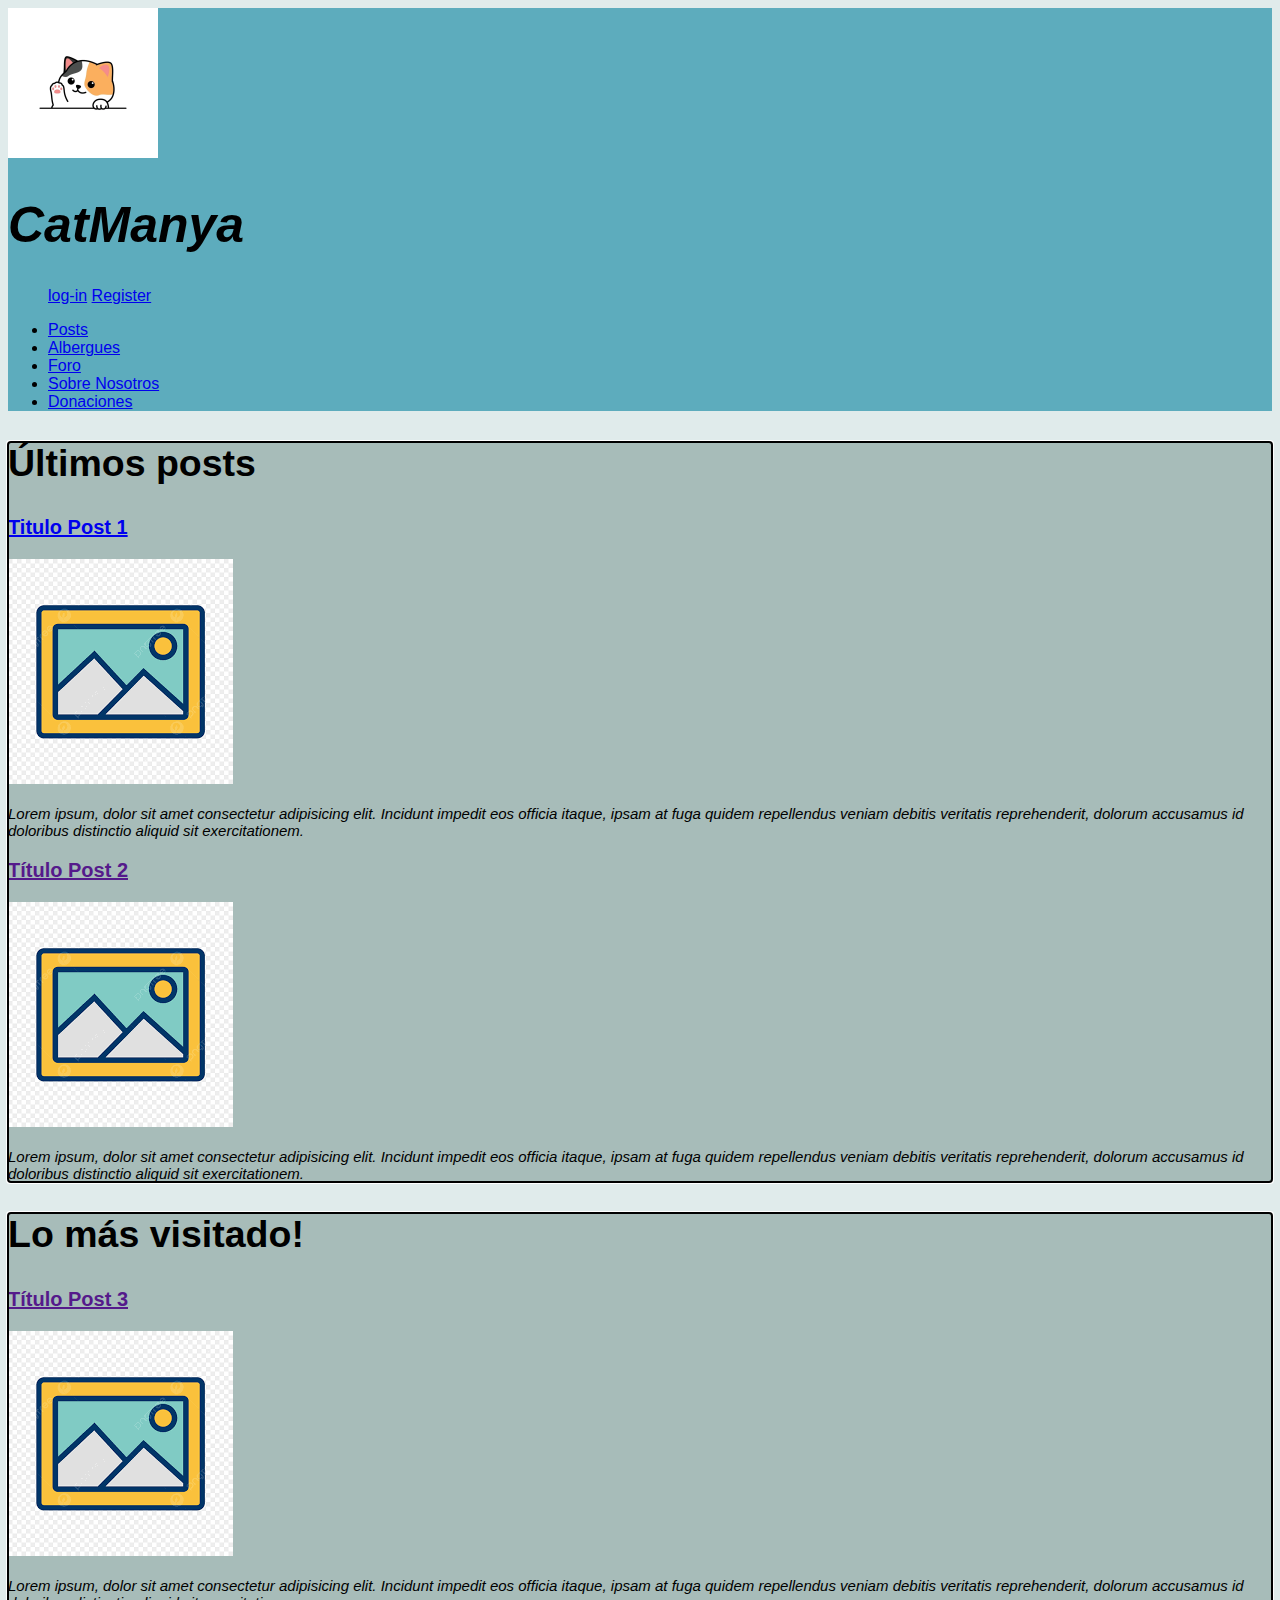
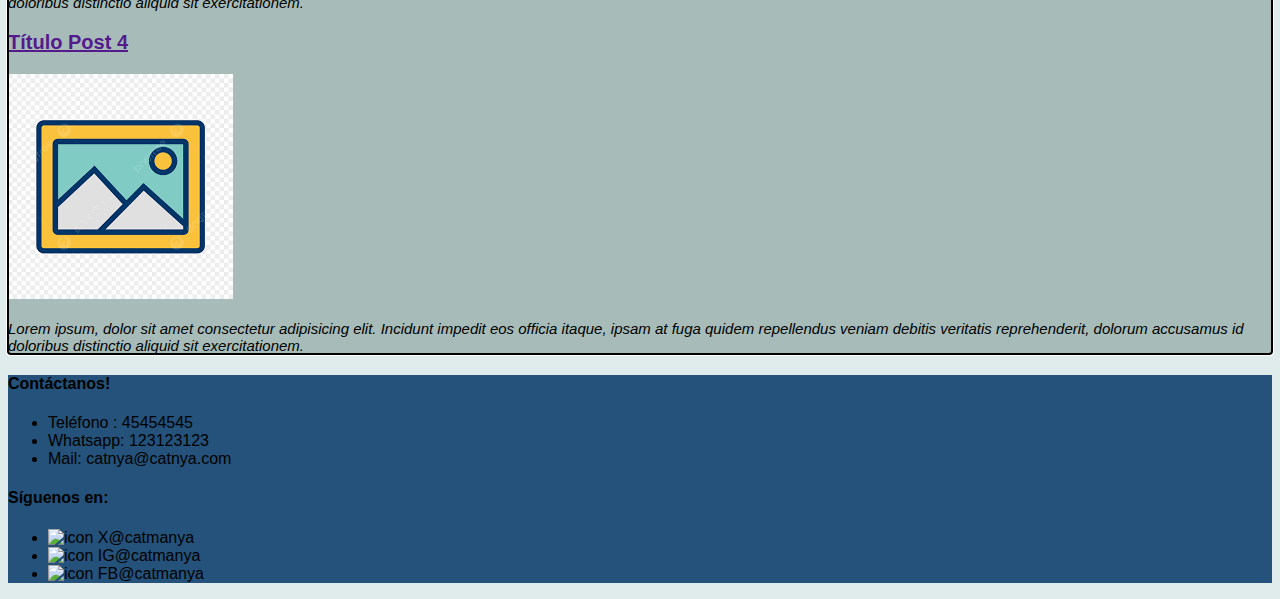
==== index.html @ dc88505d "Primer commit: Se agrega 1ra entrega" ====
<!DOCTYPE html>
<html lang="en">

<head>
    <meta charset="UTF-8">
    <meta name="viewport" content="width=device-width, initial-scale=1.0">
    <title>CatManya</title>
    <link rel="stylesheet" href="style.css">
</head>

<body>
    <header>
        <!--Primera division: Logo y Titulo-->
        <div>
            <img src="images/calico-paw.webp" alt="calico-paw" width="150" height=auto>
            <h1>CatManya</h1>
        </div>
        <!--Segunda divison: Menu Log in-->
        <div>
            <ul>
                <a href="pages/login.html">log-in</a>
                <a href="pages/register.html">Register</a>
            </ul>
        </div>
        <!--Tercera Division: Menu de navegación-->
        <div>
            <nav>
                <ul>
                    <li><a href="index.html">Posts</a></li>
                    <li><a href="pages/albergues.html">Albergues</a></li>
                    <li><a href="#">Foro</a></li>
                    <li><a href="#">Sobre Nosotros</a></li>
                    <li><a href="#">Donaciones</a></li>
                </ul>
            </nav>
        </div>

    </header>

    <main>
        <!--Sección 1-->
        <section class="post-preview">
            <!--Título de la sección-->
            <h2>Últimos posts</h2>

            <!--Articulos de la sección-->
            <article>
                <header>
                    <h3><a href="pages/post-1.html">Titulo Post 1</a></h3>
                </header>
                <img src="images/img logo.png" alt="">
                <p>Lorem ipsum, dolor sit amet consectetur adipisicing elit. Incidunt impedit eos officia
                    itaque,
                    ipsam at fuga quidem repellendus veniam debitis veritatis reprehenderit, dolorum accusamus
                    id
                    doloribus distinctio aliquid sit exercitationem.</p>
            </article>
            <article>
                <header>
                    <h3><a href="">Título Post 2</a></h3>
                </header>
                <img src="images/img logo.png" alt="">
                <p>Lorem ipsum, dolor sit amet consectetur adipisicing elit. Incidunt impedit eos officia
                    itaque,
                    ipsam at fuga quidem repellendus veniam debitis veritatis reprehenderit, dolorum accusamus
                    id
                    doloribus distinctio aliquid sit exercitationem.</p>
            </article>
        </section>
        <!--Sección 2-->
        <section class="post-preview">
            <!--Título sección 2-->
            <h2>Lo más visitado!</h2>
            <!--Articulos de la sección-->
            <article>
                <header>
                    <h3><a href="">Título Post 3</a></h3>
                </header>
                <img src="images/img logo.png" alt="">
                <p>Lorem ipsum, dolor sit amet consectetur adipisicing elit. Incidunt impedit eos officia
                    itaque, ipsam
                    at fuga quidem repellendus veniam debitis veritatis reprehenderit, dolorum accusamus id
                    doloribus
                    distinctio aliquid sit exercitationem.</p>
            </article>

            <article>
                <header>
                    <h3><a href="">Título Post 4</a></h3>
                </header>
                <img src="images/img logo.png" alt="">
                <p>Lorem ipsum, dolor sit amet consectetur adipisicing elit. Incidunt impedit eos officia
                    itaque, ipsam
                    at fuga quidem repellendus veniam debitis veritatis reprehenderit, dolorum accusamus id
                    doloribus
                    distinctio aliquid sit exercitationem.</p>
            </article>
        </section>
    </main>

    <footer>
        <!--Dividimos el footer en dos partes-->
        <div>
            <!--Lado Izquierdo-->
            <div>
                <h4>Contáctanos!</h4>
                <ul>
                    <li>Teléfono : 45454545</li>
                    <li>Whatsapp: 123123123</li>
                    <li>Mail: catnya@catnya.com</li>
                </ul>
            </div>
            <!--Lado Derecho-->
            <div>
                <h4>Síguenos en:</h4>
                <ul>
                    <li><img src="" alt="icon X">@catmanya</li>
                    <li><img src="" alt="icon IG">@catmanya</li>
                    <li><img src="" alt="icon FB">@catmanya</li>
                </ul>
            </div>
        </div>

    </footer>

</body>

</html>
---- style.css ----
/* Estilo para la web CatManya */

/* Estilos generales */


/* Header */
header {
    background-color: #5dacbd;
    font-family:'Trebuchet MS', 'Lucida Sans Unicode', 'Lucida Grande', 'Lucida Sans', Arial, sans-serif;
}
/* Body */
body{
    background-color: #e0ebeb;
    font-family:'Trebuchet MS', 'Lucida Sans Unicode', 'Lucida Grande', 'Lucida Sans', Arial, sans-serif;
}
/* Footer */
footer{
    background-color: #24527a;
    font-family:'Trebuchet MS', 'Lucida Sans Unicode', 'Lucida Grande', 'Lucida Sans', Arial, sans-serif;
}


/* Estilos específicos */
/*header*/

header div h1{
    font-size: 50px;
    font-style:oblique;
    font-weight: bolder;
}


/*body*/

section.post-preview {
    background-color: #a7bcb9;
    font-size: 25px;
    outline: auto;
}

section.post-preview article h3{
    background-color: #a7bcb9;
    font-size: 20px;
}

section.post-preview article p{
    font-size: 15px;
    font-style: italic;
    font-family: 'Gill Sans', 'Gill Sans MT', Calibri, 'Trebuchet MS', sans-serif;
}

/*body-posts*/

.generic-post {
    font-family: 'Gill Sans', 'Gill Sans MT', Calibri, 'Trebuchet MS', sans-serif;
    outline: auto;
}

.generic-post h1{
    font-size: 50px;
    font-style: italic;
}

.generic-post p{
    font-size: 20px;
}

/*body-comment-section*/
.comment-section {
    background-color: #5dacbd;
    font-size: 20px;
}

.comment-section article header{
    font-style: italic;
    font-size: 15px;
}

.comment-section article p{
    font-size: 10px;
}

/* body-albergue */
.title-albergues {
    font-size: 40px;
}

.item-albergue {
    background-color: #cce0dd;
    outline: auto;
}

.item-albergue h2{
    font-size: 30px;
    font-style: italic;
}



/* Register and Log In */
.return-link {
    background-color:#e0ebeb;
}

.register-form {
    font-family: 'Gill Sans', 'Gill Sans MT', Calibri, 'Trebuchet MS', sans-serif;
}

.register-form h1 {
    font-size: 50px;
    font-weight: bolder;
    font-family: 'Gill Sans', 'Gill Sans MT', Calibri, 'Trebuchet MS', sans-serif;
}
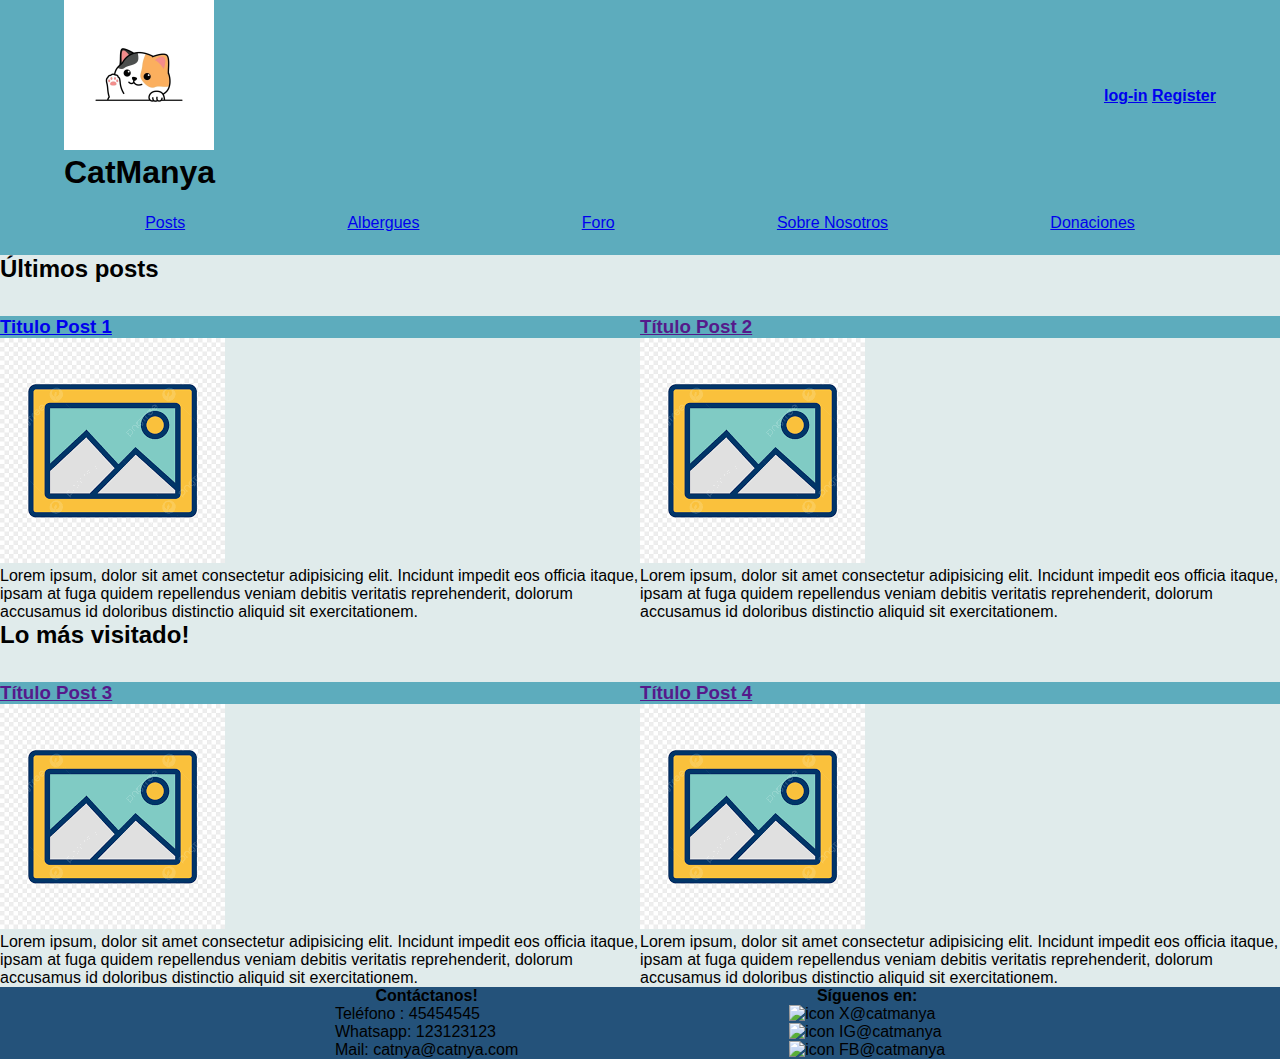
==== commit 7db3cd8d: "Se agrega estructura basica a las 5 paginas" ====
--- a/index.html
+++ b/index.html
@@ -9,23 +9,23 @@
 </head>
 
 <body>
-    <header>
+    <header class="header-container">
         <!--Primera division: Logo y Titulo-->
-        <div>
+        <div class="header-logo">
             <img src="images/calico-paw.webp" alt="calico-paw" width="150" height=auto>
             <h1>CatManya</h1>
         </div>
         <!--Segunda divison: Menu Log in-->
-        <div>
+        <div class="header-login">
             <ul>
                 <a href="pages/login.html">log-in</a>
                 <a href="pages/register.html">Register</a>
             </ul>
         </div>
         <!--Tercera Division: Menu de navegación-->
-        <div>
+        <div class="header-navbar">
             <nav>
-                <ul>
+                <ul class="header-menu">
                     <li><a href="index.html">Posts</a></li>
                     <li><a href="pages/albergues.html">Albergues</a></li>
                     <li><a href="#">Foro</a></li>
@@ -41,70 +41,75 @@
         <!--Sección 1-->
         <section class="post-preview">
             <!--Título de la sección-->
-            <h2>Últimos posts</h2>
+            <h2 class="section-title">Últimos posts</h2>
 
             <!--Articulos de la sección-->
-            <article>
-                <header>
-                    <h3><a href="pages/post-1.html">Titulo Post 1</a></h3>
-                </header>
-                <img src="images/img logo.png" alt="">
-                <p>Lorem ipsum, dolor sit amet consectetur adipisicing elit. Incidunt impedit eos officia
-                    itaque,
-                    ipsam at fuga quidem repellendus veniam debitis veritatis reprehenderit, dolorum accusamus
-                    id
-                    doloribus distinctio aliquid sit exercitationem.</p>
-            </article>
-            <article>
-                <header>
-                    <h3><a href="">Título Post 2</a></h3>
-                </header>
-                <img src="images/img logo.png" alt="">
-                <p>Lorem ipsum, dolor sit amet consectetur adipisicing elit. Incidunt impedit eos officia
-                    itaque,
-                    ipsam at fuga quidem repellendus veniam debitis veritatis reprehenderit, dolorum accusamus
-                    id
-                    doloribus distinctio aliquid sit exercitationem.</p>
-            </article>
+            <div class="section-article_container">
+                <article>
+                    <header>
+                        <h3><a href="pages/post-1.html">Titulo Post 1</a></h3>
+                    </header>
+                    <img src="images/img logo.png" alt="">
+                    <p>Lorem ipsum, dolor sit amet consectetur adipisicing elit. Incidunt impedit eos officia
+                        itaque,
+                        ipsam at fuga quidem repellendus veniam debitis veritatis reprehenderit, dolorum accusamus
+                        id
+                        doloribus distinctio aliquid sit exercitationem.</p>
+                </article>
+                <article>
+                    <header>
+                        <h3><a href="">Título Post 2</a></h3>
+                    </header>
+                    <img src="images/img logo.png" alt="">
+                    <p>Lorem ipsum, dolor sit amet consectetur adipisicing elit. Incidunt impedit eos officia
+                        itaque,
+                        ipsam at fuga quidem repellendus veniam debitis veritatis reprehenderit, dolorum accusamus
+                        id
+                        doloribus distinctio aliquid sit exercitationem.</p>
+                </article>
+            </div>
         </section>
+
         <!--Sección 2-->
         <section class="post-preview">
             <!--Título sección 2-->
-            <h2>Lo más visitado!</h2>
+            <h2 class="section-title">Lo más visitado!</h2>
             <!--Articulos de la sección-->
-            <article>
-                <header>
-                    <h3><a href="">Título Post 3</a></h3>
-                </header>
-                <img src="images/img logo.png" alt="">
-                <p>Lorem ipsum, dolor sit amet consectetur adipisicing elit. Incidunt impedit eos officia
-                    itaque, ipsam
-                    at fuga quidem repellendus veniam debitis veritatis reprehenderit, dolorum accusamus id
-                    doloribus
-                    distinctio aliquid sit exercitationem.</p>
-            </article>
-
-            <article>
-                <header>
-                    <h3><a href="">Título Post 4</a></h3>
-                </header>
-                <img src="images/img logo.png" alt="">
-                <p>Lorem ipsum, dolor sit amet consectetur adipisicing elit. Incidunt impedit eos officia
-                    itaque, ipsam
-                    at fuga quidem repellendus veniam debitis veritatis reprehenderit, dolorum accusamus id
-                    doloribus
-                    distinctio aliquid sit exercitationem.</p>
-            </article>
+            <div class="section-article_container">
+                <article>
+                    <header>
+                        <h3><a href="">Título Post 3</a></h3>
+                    </header>
+                    <img src="images/img logo.png" alt="">
+                    <p>Lorem ipsum, dolor sit amet consectetur adipisicing elit. Incidunt impedit eos officia
+                        itaque, ipsam
+                        at fuga quidem repellendus veniam debitis veritatis reprehenderit, dolorum accusamus id
+                        doloribus
+                        distinctio aliquid sit exercitationem.</p>
+                </article>
+    
+                <article>
+                    <header>
+                        <h3><a href="">Título Post 4</a></h3>
+                    </header>
+                    <img src="images/img logo.png" alt="">
+                    <p>Lorem ipsum, dolor sit amet consectetur adipisicing elit. Incidunt impedit eos officia
+                        itaque, ipsam
+                        at fuga quidem repellendus veniam debitis veritatis reprehenderit, dolorum accusamus id
+                        doloribus
+                        distinctio aliquid sit exercitationem.</p>
+                </article>
+            </div>
         </section>
     </main>
 
     <footer>
         <!--Dividimos el footer en dos partes-->
-        <div>
+        <div class="footer-division">
             <!--Lado Izquierdo-->
             <div>
-                <h4>Contáctanos!</h4>
-                <ul>
+                <h4 class="footer-title">Contáctanos!</h4>
+                <ul class="footer-list">
                     <li>Teléfono : 45454545</li>
                     <li>Whatsapp: 123123123</li>
                     <li>Mail: catnya@catnya.com</li>
@@ -112,8 +117,8 @@
             </div>
             <!--Lado Derecho-->
             <div>
-                <h4>Síguenos en:</h4>
-                <ul>
+                <h4 class="footer-title">Síguenos en:</h4>
+                <ul class="footer-list">
                     <li><img src="" alt="icon X">@catmanya</li>
                     <li><img src="" alt="icon IG">@catmanya</li>
                     <li><img src="" alt="icon FB">@catmanya</li>
--- a/style.css
+++ b/style.css
@@ -1,7 +1,11 @@
 /* Estilo para la web CatManya */
 
 /* Estilos generales */
-
+* {
+    margin: 0;
+    padding: 0;
+    box-sizing: border-box;
+  }
 
 /* Header */
 header {
@@ -20,96 +24,167 @@
 }
 
 
-/* Estilos específicos */
+
+/*Estructuras*/
+
+/*Genericos*/
 /*header*/
+.header-container{
+    display: grid;
+    grid-template-columns: 1fr 1fr 1fr;
+    grid-template-rows: 3fr 1fr;
+    grid-template-areas: 
+    "logo . user"
+    "navbar navbar navbar";
+    padding-left: 5vw;
+    padding-right: 5vw;
+}
 
-header div h1{
-    font-size: 50px;
-    font-style:oblique;
+.header-logo{
+    grid-area: logo;
+    justify-self:start;
+    align-self: center;
+}
+
+.header-login{
+    grid-area: user;
     font-weight: bolder;
+    align-self: center;
+    justify-self: end;
+}
+
+.header-navbar{
+    grid-area: navbar;
+    justify-self: normal;
+    align-self: center;
+}
+
+.header-menu{
+    display: flex;
+    list-style: none;
+    justify-content: space-around;
+}
+
+/*footer*/
+.footer-division{
+    display: flex;
+    padding-left: 5vw;
+    padding-right: 5vw;
+    flex-wrap: wrap;
+    justify-content:space-evenly;
+}
+
+.footer-title{
+    text-align: center;
+}
+.footer-list{
+    list-style: none;
+    text-align: left;
+}
+
+/*body*/
+/*Estructura de distribución de los posts*/
+.post-preview {
+    display: grid;
+    grid-template-columns: 1fr;
+    grid-template-rows: 1fr 5fr;
+    grid-template-areas: 
+    "title"
+    "posts";
+
+}
+
+.section-title{
+    grid-area: title;
+}
+
+.section-article_container{
+    display: flex;
+    grid-area: posts;
+}
+
+/*Estructura Login and Register*/
+
+.login-page-division{
+    display:grid;
+    grid-template-rows: 0.5fr 20fr 4fr;
+    height: 100vh;
+}
+
+.login-main-container{
+    display:grid;
+    grid-template-columns: 1fr 1fr;
+    justify-items: center;
+    align-items:center;
+}
+
+.login-form{
+    display: grid;
+    grid-template-rows: 2fr 1fr;
+    grid-template-areas: 
+    "title"
+    "form";
+}
+
+.register-form{
+    display: grid;
+    grid-template-rows: 1fr 5fr;
+    grid-template-areas: 
+    "title"
+    "form";
+}
+
+.register-form-title{
+    grid-area: title;
+}
+
+.register-form-form{
+    grid-area: form;
+    display:grid;
+    grid-template-columns: 1fr 1fr;
+    grid-template-rows: repeat(1, 6fr);
+    align-items: end;
+    align-content: start;
+    grid-template-areas: 
+    "fill1 fill2"
+    "fill3 fill4"
+    "fill5 ."
+    "label1 checkbox1"
+    "label2 checkbox2"
+    "button button";
+}
+
+.form-fill1{
+    grid-area: fill1;
+}
+
+.form-fill2{
+    grid-area: fill2;
+}
+.form-fill3{
+    grid-area: fill3;
+}
+.form-fill4{
+    grid-area: fill4;
+}
+.form-fill5{
+    grid-area: fill5;
+}
+.form-label1{
+    grid-area: label1;
+}
+.form-label2{
+    grid-area: label2;
+}
+.form-checkbox1{
+    grid-area: checkbox1;
+}
+.form-checkbox2{
+    grid-area: checkbox2;
+}
+.form-submit{
+    grid-area: button;
 }
 
 
-/*body*/
-
-section.post-preview {
-    background-color: #a7bcb9;
-    font-size: 25px;
-    outline: auto;
-}
-
-section.post-preview article h3{
-    background-color: #a7bcb9;
-    font-size: 20px;
-}
-
-section.post-preview article p{
-    font-size: 15px;
-    font-style: italic;
-    font-family: 'Gill Sans', 'Gill Sans MT', Calibri, 'Trebuchet MS', sans-serif;
-}
-
-/*body-posts*/
-
-.generic-post {
-    font-family: 'Gill Sans', 'Gill Sans MT', Calibri, 'Trebuchet MS', sans-serif;
-    outline: auto;
-}
-
-.generic-post h1{
-    font-size: 50px;
-    font-style: italic;
-}
-
-.generic-post p{
-    font-size: 20px;
-}
-
-/*body-comment-section*/
-.comment-section {
-    background-color: #5dacbd;
-    font-size: 20px;
-}
-
-.comment-section article header{
-    font-style: italic;
-    font-size: 15px;
-}
-
-.comment-section article p{
-    font-size: 10px;
-}
-
-/* body-albergue */
-.title-albergues {
-    font-size: 40px;
-}
-
-.item-albergue {
-    background-color: #cce0dd;
-    outline: auto;
-}
-
-.item-albergue h2{
-    font-size: 30px;
-    font-style: italic;
-}
-
-
-
-/* Register and Log In */
-.return-link {
-    background-color:#e0ebeb;
-}
-
-.register-form {
-    font-family: 'Gill Sans', 'Gill Sans MT', Calibri, 'Trebuchet MS', sans-serif;
-}
-
-.register-form h1 {
-    font-size: 50px;
-    font-weight: bolder;
-    font-family: 'Gill Sans', 'Gill Sans MT', Calibri, 'Trebuchet MS', sans-serif;
-}
-
-
+/* Estilos específicos */
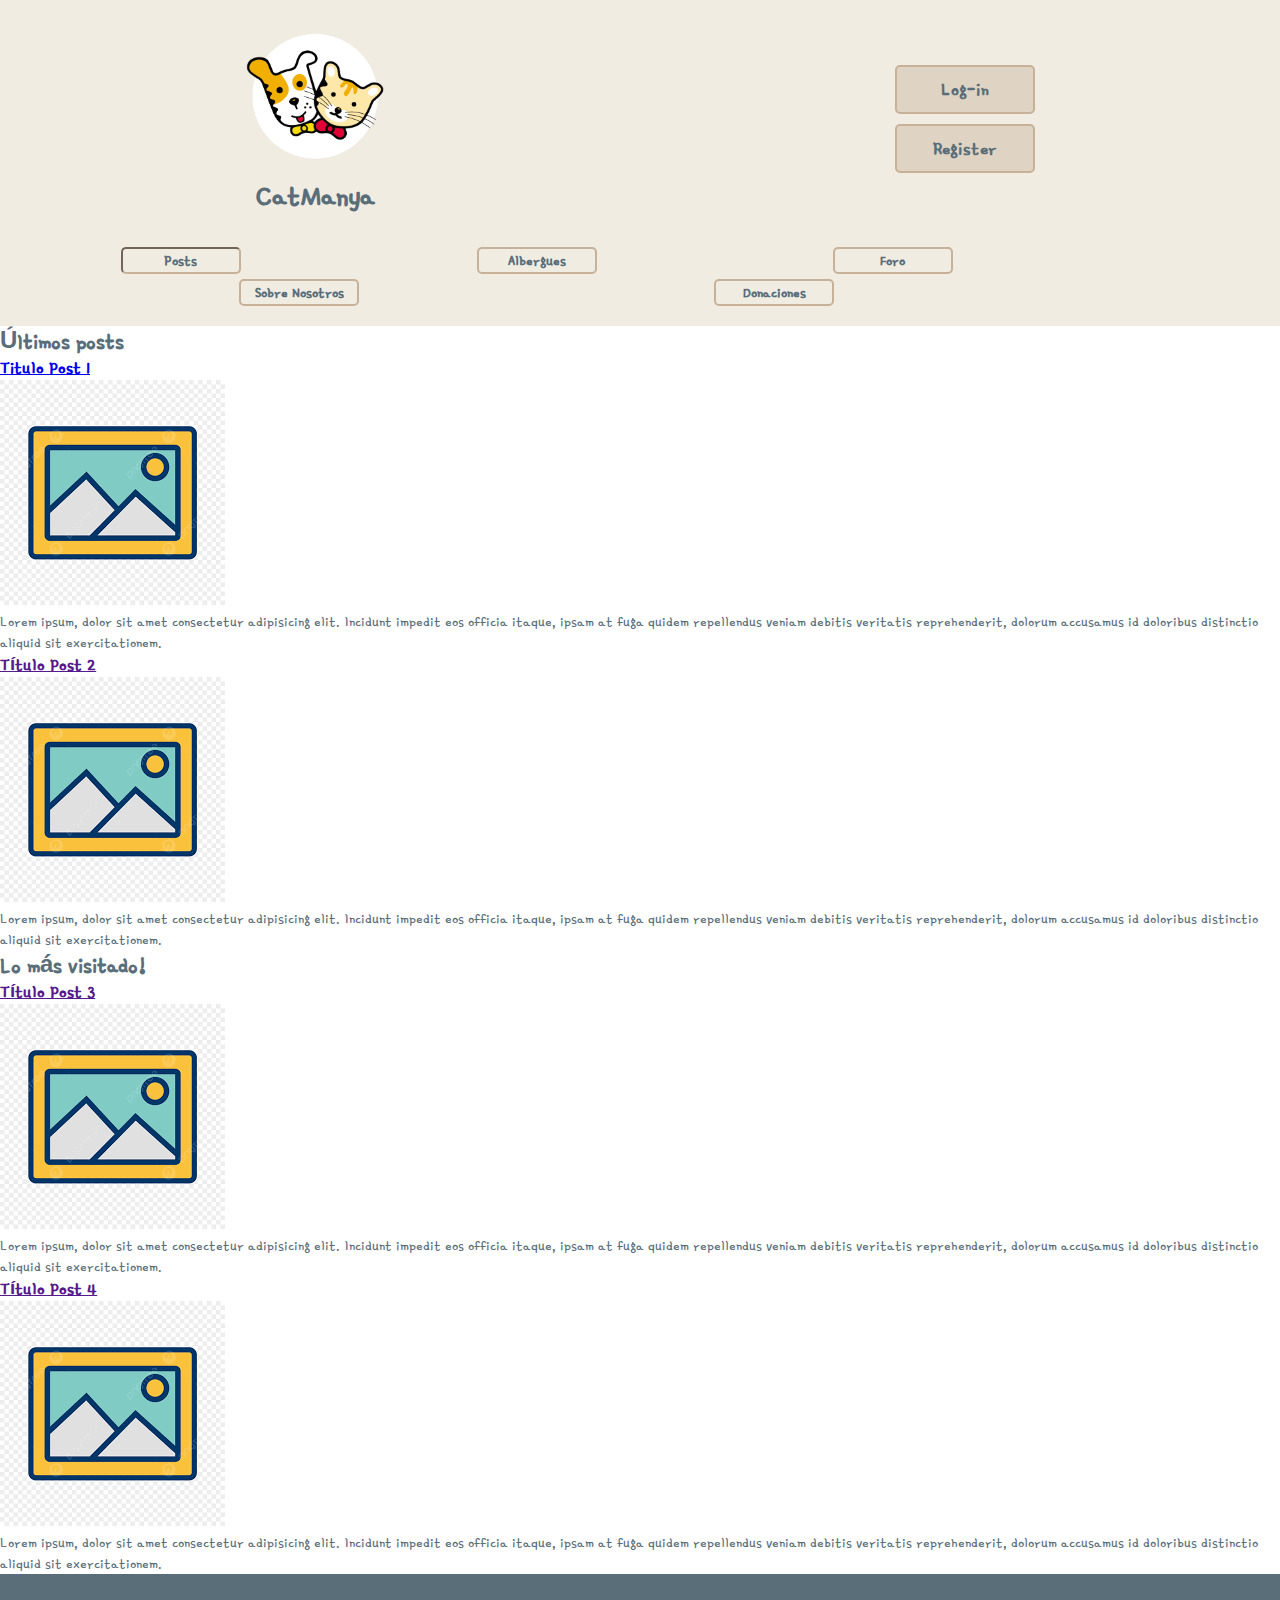
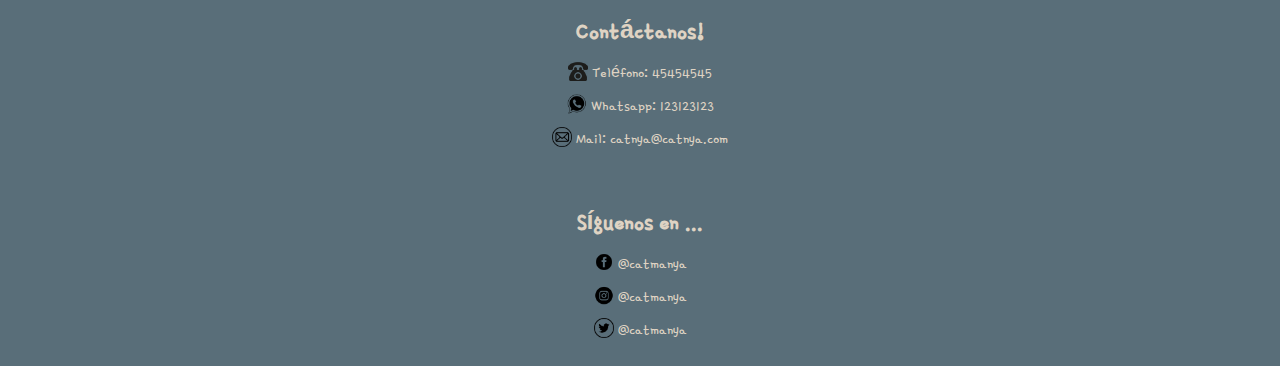
==== commit 429edc76: "Se agrega diseño SASS Footer y Header. Se modifica HTML para metodologia BEM" ====
--- a/index.html
+++ b/index.html
@@ -5,32 +5,35 @@
     <meta charset="UTF-8">
     <meta name="viewport" content="width=device-width, initial-scale=1.0">
     <title>CatManya</title>
+    <!-- Link a archivo CSS -->
     <link rel="stylesheet" href="style.css">
+    <!-- Link Google Font: Gamja Flower -->
+    <link rel="preconnect" href="https://fonts.googleapis.com">
+    <link rel="preconnect" href="https://fonts.gstatic.com" crossorigin>
+    <link href="https://fonts.googleapis.com/css2?family=Gamja+Flower&display=swap" rel="stylesheet">
 </head>
 
 <body>
-    <header class="header-container">
+    <header class="header">
         <!--Primera division: Logo y Titulo-->
-        <div class="header-logo">
-            <img src="images/calico-paw.webp" alt="calico-paw" width="150" height=auto>
-            <h1>CatManya</h1>
+        <div class="header__logo">
+            <img src="images/cat-dog-logo.png" alt="calico-paw" width="150" height=auto>
+            <h1 class="header__logo-title">CatManya</h1>
         </div>
         <!--Segunda divison: Menu Log in-->
-        <div class="header-login">
-            <ul>
-                <a href="pages/login.html">log-in</a>
-                <a href="pages/register.html">Register</a>
-            </ul>
+        <div class="header__login">
+            <a class="header__login-button header__login-button--login" href="pages/login.html">Log-in</a>
+            <a class="header__login-button header__login-button--register" href="pages/register.html">Register</a>
         </div>
         <!--Tercera Division: Menu de navegación-->
-        <div class="header-navbar">
+        <div class="header__navbar">
             <nav>
-                <ul class="header-menu">
-                    <li><a href="index.html">Posts</a></li>
-                    <li><a href="pages/albergues.html">Albergues</a></li>
-                    <li><a href="#">Foro</a></li>
-                    <li><a href="#">Sobre Nosotros</a></li>
-                    <li><a href="#">Donaciones</a></li>
+                <ul class="header__navbar-menu">
+                    <li class="header__navbar-menu-item"><a class="header__navbar-menu-item-link header__navbar-menu-item-link--current" href="index.html">Posts</a></li>
+                    <li class="header__navbar-menu-item"><a class="header__navbar-menu-item-link" href="pages/albergues.html">Albergues</a></li>
+                    <li class="header__navbar-menu-item"><a class="header__navbar-menu-item-link" href="#">Foro</a></li>
+                    <li class="header__navbar-menu-item"><a class="header__navbar-menu-item-link" href="#">Sobre Nosotros</a></li>
+                    <li class="header__navbar-menu-item"><a class="header__navbar-menu-item-link" href="#">Donaciones</a></li>
                 </ul>
             </nav>
         </div>
@@ -103,29 +106,38 @@
         </section>
     </main>
 
-    <footer>
+    <footer class="footer">
         <!--Dividimos el footer en dos partes-->
-        <div class="footer-division">
-            <!--Lado Izquierdo-->
-            <div>
-                <h4 class="footer-title">Contáctanos!</h4>
-                <ul class="footer-list">
-                    <li>Teléfono : 45454545</li>
-                    <li>Whatsapp: 123123123</li>
-                    <li>Mail: catnya@catnya.com</li>
-                </ul>
-            </div>
-            <!--Lado Derecho-->
-            <div>
-                <h4 class="footer-title">Síguenos en:</h4>
-                <ul class="footer-list">
-                    <li><img src="" alt="icon X">@catmanya</li>
-                    <li><img src="" alt="icon IG">@catmanya</li>
-                    <li><img src="" alt="icon FB">@catmanya</li>
-                </ul>
-            </div>
+        <!--Panel Contactos-->
+        <div class="footer__panel">
+            <h4 class="footer__panel-title">Contáctanos!</h4>
+            <ul class="footer__panel-list">
+                <li class="footer__panel-list-item"> 
+                    <img src="./images/icons/phone-icon.png" width="20px" height="auto" alt="icon X"> 
+                    Teléfono: 45454545</li>
+                <li class="footer__panel-list-item">
+                    <img src="./images/icons/whatsapp-icon.png" width="20px" height="auto" alt="icon X"> 
+                    Whatsapp: 123123123</li>
+                <li class="footer__panel-list-item">
+                    <img src="./images/icons/mail-icon.png" width="20px" height="auto" alt="icon X"> 
+                    Mail: catnya@catnya.com</li>
+            </ul>
         </div>
-
+        <!--Panel redes sociales-->
+        <div class="footer__panel">
+            <h4 class="footer__panel-title">Síguenos en ...</h4>
+            <ul class="footer__panel-list">
+                <li class="footer__panel-list-item">
+                    <img src="./images/icons/facebook-icon.png" width="20px" height="auto" alt="icon X">
+                    @catmanya</li>
+                <li class="footer__panel-list-item">
+                    <img src="./images/icons/instagram-icon.png" width="20px" height="auto" alt="icon X">
+                    @catmanya</li>
+                <li class="footer__panel-list-item">
+                    <img src="./images/icons/twitter-icon.png" width="20px" height="auto" alt="icon X">
+                    @catmanya</li>
+            </ul>
+        </div>
     </footer>
 
 </body>
--- a/style.css
+++ b/style.css
@@ -1,190 +1,139 @@
-/* Estilo para la web CatManya */
-
-/* Estilos generales */
+@charset "UTF-8";
+/* Paleta de colores calico */
 * {
-    margin: 0;
-    padding: 0;
-    box-sizing: border-box;
-  }
-
-/* Header */
-header {
-    background-color: #5dacbd;
-    font-family:'Trebuchet MS', 'Lucida Sans Unicode', 'Lucida Grande', 'Lucida Sans', Arial, sans-serif;
-}
-/* Body */
-body{
-    background-color: #e0ebeb;
-    font-family:'Trebuchet MS', 'Lucida Sans Unicode', 'Lucida Grande', 'Lucida Sans', Arial, sans-serif;
-}
-/* Footer */
-footer{
-    background-color: #24527a;
-    font-family:'Trebuchet MS', 'Lucida Sans Unicode', 'Lucida Grande', 'Lucida Sans', Arial, sans-serif;
+  margin: 0;
+  padding: 0;
+  box-sizing: border-box;
 }
 
-
-
-/*Estructuras*/
-
-/*Genericos*/
-/*header*/
-.header-container{
-    display: grid;
-    grid-template-columns: 1fr 1fr 1fr;
-    grid-template-rows: 3fr 1fr;
-    grid-template-areas: 
-    "logo . user"
-    "navbar navbar navbar";
-    padding-left: 5vw;
-    padding-right: 5vw;
+body {
+  font-family: "Gamja Flower", sans-serif;
+  font-weight: 400;
+  font-style: normal;
+  color: #596e79;
 }
 
-.header-logo{
-    grid-area: logo;
-    justify-self:start;
-    align-self: center;
+/*Estilos Header*/
+.header {
+  display: grid;
+  grid-template-columns: 1fr 1fr;
+  grid-template-rows: 3fr 1fr;
+  grid-template-areas: "logo user" "navbar navbar";
+  background-color: #f0ece2;
+  column-gap: 20px;
+  row-gap: 10px;
+  justify-items: center;
+  align-items: center;
+  max-height: 350px;
+}
+.header__logo {
+  grid-area: logo;
+}
+.header__logo-title {
+  text-align: center;
+}
+.header__login {
+  grid-area: user;
+  display: flex;
+  flex-direction: column;
+  gap: 10px;
+  font-size: 20px;
+  /* Efecto hover sobre botón*/
+}
+.header__login-button {
+  background-color: #dfd3c3;
+  color: #596e79;
+  text-align: center;
+  text-decoration: none;
+  font-weight: bold;
+  display: inline-block;
+  width: 140px;
+  padding: 10px;
+  border: 2px solid #c7b198;
+  border-radius: 5px;
+}
+.header__login-button:hover {
+  background-color: #596e79;
+  color: #dfd3c3;
+}
+.header__navbar {
+  grid-area: navbar;
+  min-width: 85vw;
+  margin-bottom: 20px;
+  flex: 1 1 30%;
+}
+.header__navbar-menu {
+  display: flex;
+  flex-direction: row;
+  flex-wrap: wrap;
+  list-style: none;
+  justify-content: space-evenly;
+  align-items: center;
+  gap: 5px;
+}
+.header__navbar-menu-item {
+  display: block;
+  flex-basis: 30%;
+}
+.header__navbar-menu-item-link {
+  width: 120px;
+  border: 2px solid #c7b198;
+  border-radius: 5px;
+  text-decoration: none;
+  padding: 1px 1px;
+  font-weight: bold;
+  display: block;
+  text-align: center;
+  background-color: #f0ece2;
+  color: #596e79;
+}
+.header__navbar-menu-item-link--current {
+  border: 2px inset #c7b198;
 }
 
-.header-login{
-    grid-area: user;
-    font-weight: bolder;
-    align-self: center;
-    justify-self: end;
+/*Estilos Header*/
+.footer {
+  display: flex;
+  flex-direction: column;
+  background-color: #596e79;
+  color: #dfd3c3;
+  gap: 20px;
+  padding: 15px;
+  align-items: center;
+  justify-content: space-evenly;
+}
+.footer__panel {
+  display: grid;
+  grid-template-columns: 1fr;
+  grid-template-rows: 2fr 4fr;
+  grid-template-areas: "title" "list";
+  min-width: 300px;
+  text-align: center;
+  align-items: end;
+}
+.footer__panel-title {
+  grid-area: title;
+  font-size: 25px;
+}
+.footer__panel-list {
+  grid-area: list;
+  list-style: none;
+  padding: 10px;
+  display: flex;
+  flex-direction: column;
+  gap: 5px;
+  align-items: center;
+  justify-content: center;
+}
+.footer__panel-list-item {
+  display: inline-block;
+  padding: 1px;
+  /*Correción posición iconos*/
+}
+.footer__panel-list-item img {
+  display: inline-block;
+  position: relative;
+  top: 4px;
 }
 
-.header-navbar{
-    grid-area: navbar;
-    justify-self: normal;
-    align-self: center;
-}
-
-.header-menu{
-    display: flex;
-    list-style: none;
-    justify-content: space-around;
-}
-
-/*footer*/
-.footer-division{
-    display: flex;
-    padding-left: 5vw;
-    padding-right: 5vw;
-    flex-wrap: wrap;
-    justify-content:space-evenly;
-}
-
-.footer-title{
-    text-align: center;
-}
-.footer-list{
-    list-style: none;
-    text-align: left;
-}
-
-/*body*/
-/*Estructura de distribución de los posts*/
-.post-preview {
-    display: grid;
-    grid-template-columns: 1fr;
-    grid-template-rows: 1fr 5fr;
-    grid-template-areas: 
-    "title"
-    "posts";
-
-}
-
-.section-title{
-    grid-area: title;
-}
-
-.section-article_container{
-    display: flex;
-    grid-area: posts;
-}
-
-/*Estructura Login and Register*/
-
-.login-page-division{
-    display:grid;
-    grid-template-rows: 0.5fr 20fr 4fr;
-    height: 100vh;
-}
-
-.login-main-container{
-    display:grid;
-    grid-template-columns: 1fr 1fr;
-    justify-items: center;
-    align-items:center;
-}
-
-.login-form{
-    display: grid;
-    grid-template-rows: 2fr 1fr;
-    grid-template-areas: 
-    "title"
-    "form";
-}
-
-.register-form{
-    display: grid;
-    grid-template-rows: 1fr 5fr;
-    grid-template-areas: 
-    "title"
-    "form";
-}
-
-.register-form-title{
-    grid-area: title;
-}
-
-.register-form-form{
-    grid-area: form;
-    display:grid;
-    grid-template-columns: 1fr 1fr;
-    grid-template-rows: repeat(1, 6fr);
-    align-items: end;
-    align-content: start;
-    grid-template-areas: 
-    "fill1 fill2"
-    "fill3 fill4"
-    "fill5 ."
-    "label1 checkbox1"
-    "label2 checkbox2"
-    "button button";
-}
-
-.form-fill1{
-    grid-area: fill1;
-}
-
-.form-fill2{
-    grid-area: fill2;
-}
-.form-fill3{
-    grid-area: fill3;
-}
-.form-fill4{
-    grid-area: fill4;
-}
-.form-fill5{
-    grid-area: fill5;
-}
-.form-label1{
-    grid-area: label1;
-}
-.form-label2{
-    grid-area: label2;
-}
-.form-checkbox1{
-    grid-area: checkbox1;
-}
-.form-checkbox2{
-    grid-area: checkbox2;
-}
-.form-submit{
-    grid-area: button;
-}
-
-
-/* Estilos específicos */
+/*# sourceMappingURL=style.css.map */
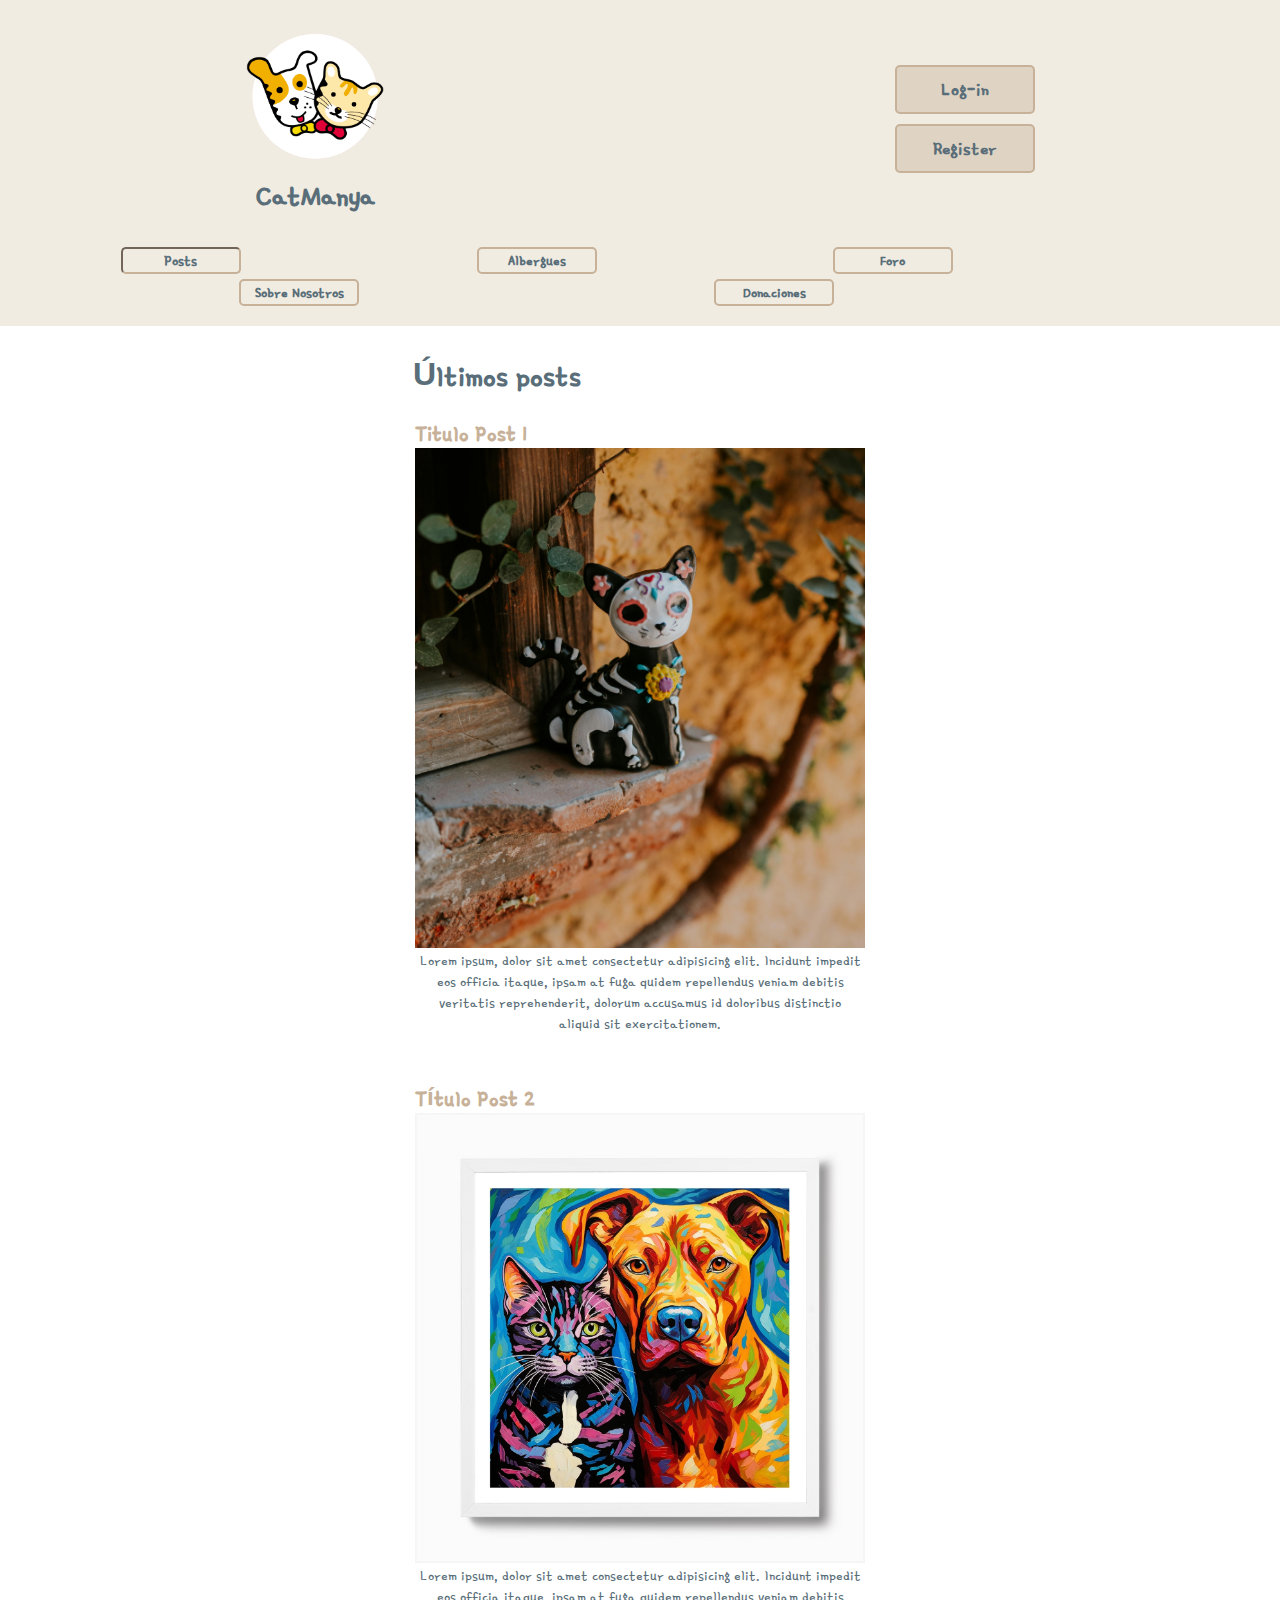
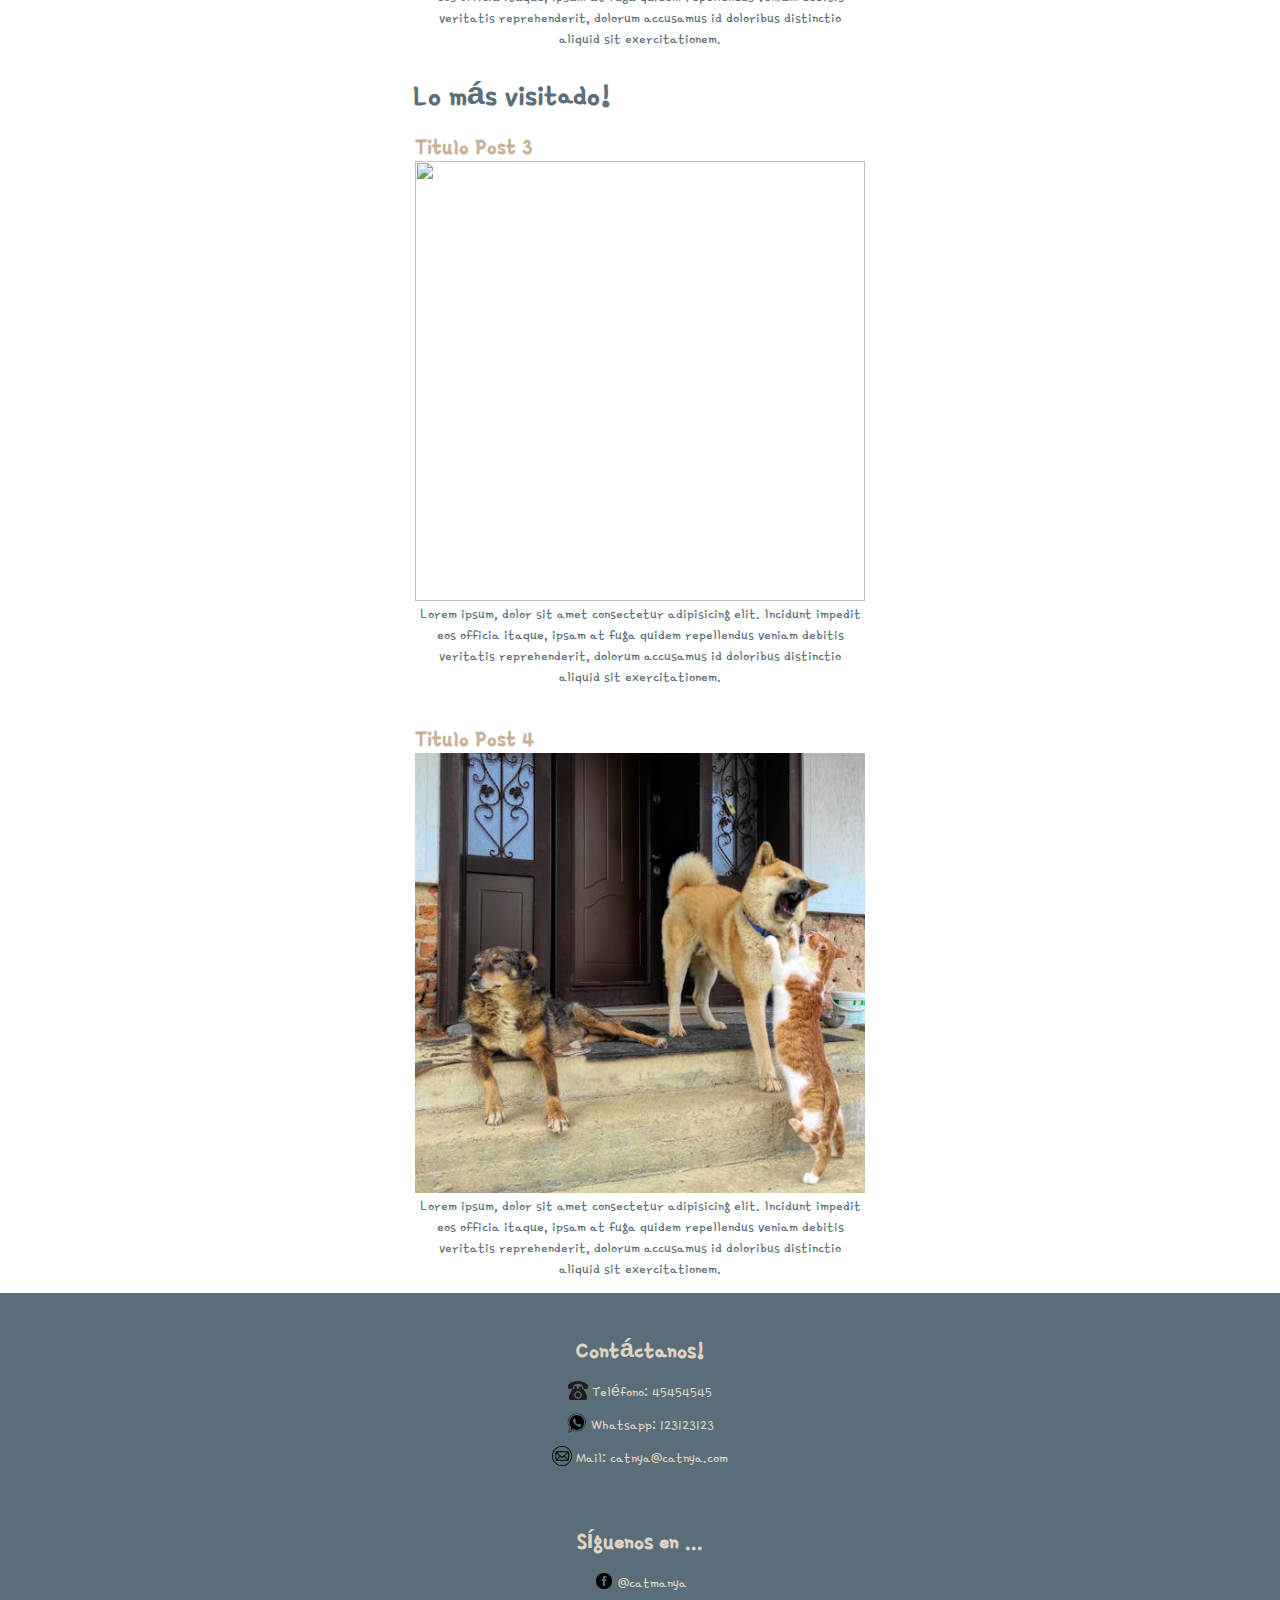
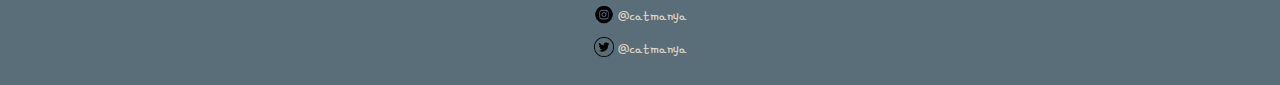
==== commit 7a8cc394: "Se agrega estructura para main-section de index.html" ====
--- a/index.html
+++ b/index.html
@@ -40,31 +40,33 @@
 
     </header>
 
-    <main>
+    <main class="main-page">
         <!--Sección 1-->
-        <section class="post-preview">
+        <section class="main-section">
             <!--Título de la sección-->
-            <h2 class="section-title">Últimos posts</h2>
+            <h2 class="main-section__title">Últimos posts</h2>
 
             <!--Articulos de la sección-->
-            <div class="section-article_container">
-                <article>
-                    <header>
-                        <h3><a href="pages/post-1.html">Titulo Post 1</a></h3>
+            <div class="main-section__article-container">
+                <article class="article">
+                    <header class="article__title">
+                        <h3 class="article__title-text">
+                            <a class="article__title-link" href="pages/post-1.html">Titulo Post 1</a></h3>
                     </header>
-                    <img src="images/img logo.png" alt="">
-                    <p>Lorem ipsum, dolor sit amet consectetur adipisicing elit. Incidunt impedit eos officia
+                    <img class="article__thumbnail" src="images/post-1.jpg" alt="">
+                    <p class="article__text">Lorem ipsum, dolor sit amet consectetur adipisicing elit. Incidunt impedit eos officia
                         itaque,
                         ipsam at fuga quidem repellendus veniam debitis veritatis reprehenderit, dolorum accusamus
                         id
                         doloribus distinctio aliquid sit exercitationem.</p>
                 </article>
-                <article>
-                    <header>
-                        <h3><a href="">Título Post 2</a></h3>
+                <article class="article">
+                    <header class="article__title">
+                        <h3 class="article__title-text">
+                            <a class="article__title-link" href="">Título Post 2</a></h3>
                     </header>
-                    <img src="images/img logo.png" alt="">
-                    <p>Lorem ipsum, dolor sit amet consectetur adipisicing elit. Incidunt impedit eos officia
+                    <img class="article__thumbnail" src="images/post-2.avif" alt="">
+                    <p class="article__text">Lorem ipsum, dolor sit amet consectetur adipisicing elit. Incidunt impedit eos officia
                         itaque,
                         ipsam at fuga quidem repellendus veniam debitis veritatis reprehenderit, dolorum accusamus
                         id
@@ -74,33 +76,35 @@
         </section>
 
         <!--Sección 2-->
-        <section class="post-preview">
+        <section class="main-section">
             <!--Título sección 2-->
-            <h2 class="section-title">Lo más visitado!</h2>
+            <h2 class="main-section__title">Lo más visitado!</h2>
             <!--Articulos de la sección-->
-            <div class="section-article_container">
-                <article>
-                    <header>
-                        <h3><a href="">Título Post 3</a></h3>
+            <div class="main-section__article-container">
+                <article class="article">
+                    <header class="article__title">
+                        <h3 class="article__title-text">
+                            <a class="article__title-link" href="pages/post-1.html">Titulo Post 3</a></h3>
                     </header>
-                    <img src="images/img logo.png" alt="">
-                    <p>Lorem ipsum, dolor sit amet consectetur adipisicing elit. Incidunt impedit eos officia
-                        itaque, ipsam
-                        at fuga quidem repellendus veniam debitis veritatis reprehenderit, dolorum accusamus id
-                        doloribus
-                        distinctio aliquid sit exercitationem.</p>
+                    <img class="article__thumbnail" src="images/post-3.jpg" alt="">
+                    <p class="article__text">Lorem ipsum, dolor sit amet consectetur adipisicing elit. Incidunt impedit eos officia
+                        itaque,
+                        ipsam at fuga quidem repellendus veniam debitis veritatis reprehenderit, dolorum accusamus
+                        id
+                        doloribus distinctio aliquid sit exercitationem.</p>
                 </article>
     
-                <article>
-                    <header>
-                        <h3><a href="">Título Post 4</a></h3>
+                <article class="article">
+                    <header class="article__title">
+                        <h3 class="article__title-text">
+                            <a class="article__title-link" href="pages/post-1.html">Titulo Post 4</a></h3>
                     </header>
-                    <img src="images/img logo.png" alt="">
-                    <p>Lorem ipsum, dolor sit amet consectetur adipisicing elit. Incidunt impedit eos officia
-                        itaque, ipsam
-                        at fuga quidem repellendus veniam debitis veritatis reprehenderit, dolorum accusamus id
-                        doloribus
-                        distinctio aliquid sit exercitationem.</p>
+                    <img class="article__thumbnail" src="images/post-4.jpg" alt="">
+                    <p class="article__text">Lorem ipsum, dolor sit amet consectetur adipisicing elit. Incidunt impedit eos officia
+                        itaque,
+                        ipsam at fuga quidem repellendus veniam debitis veritatis reprehenderit, dolorum accusamus
+                        id
+                        doloribus distinctio aliquid sit exercitationem.</p>
                 </article>
             </div>
         </section>
--- a/style.css
+++ b/style.css
@@ -1,4 +1,5 @@
 @charset "UTF-8";
+/*Importación base*/
 /* Paleta de colores calico */
 * {
   margin: 0;
@@ -13,6 +14,7 @@
   color: #596e79;
 }
 
+/*Importación de elementos*/
 /*Estilos Header*/
 .header {
   display: grid;
@@ -136,4 +138,172 @@
   top: 4px;
 }
 
+/*Estilo básico para return-link, se encuentra en LOGIN y REGISTER html*/
+.return-link {
+  text-align: left;
+  padding: 10px;
+}
+.return-link__button {
+  text-decoration: none;
+  display: inline-block;
+  padding: 5px;
+  font-weight: bold;
+  color: #596e79;
+  border: 1px solid #f0ece2;
+  border-radius: 5px;
+}
+
+/*Register Form*/
+.register-form {
+  font-size: 1em;
+  display: grid;
+  grid-template-columns: 1fr 1fr;
+  grid-template-rows: repeat(8, 1fr);
+  gap: 3px;
+  max-width: 600px;
+  grid-template-areas: "label-nombre label-apellido" "input-nombre input-apellido" "label-email label-telefono" "input-email input-telefono" "label-password ." "input-password ." "mail-sus data-politic" "submit submit";
+}
+.register-form__label {
+  font-size: 0.8em;
+  align-self: end;
+}
+.register-form__input {
+  border-radius: 5px;
+  font-family: "Gamja Flower", sans-serif;
+  font-size: 1em;
+}
+.register-form__submit {
+  border-radius: 5px;
+  border: 2px solid #596e79;
+  background-color: #f0ece2;
+  font-family: "Gamja Flower", sans-serif;
+  font-size: 1em;
+}
+.register-form__submit:hover {
+  border: 2px solid #596e79;
+  background-color: #dfd3c3;
+}
+
+.main-section {
+  margin-left: 5px;
+  margin-right: 5px;
+}
+.main-section__title {
+  margin-top: 20px;
+  font-size: 2em;
+}
+.main-section__article-container {
+  display: flex;
+  flex-direction: column;
+  gap: 20px;
+  padding: 2px;
+  align-items: center;
+}
+
+.article {
+  max-width: 450px;
+  display: grid;
+  grid-template-columns: 1fr;
+  grid-template-rows: 1fr 10fr 2fr;
+}
+.article__title {
+  font-size: 1.3em;
+  align-self: self-end;
+}
+.article__title-link {
+  text-decoration: none;
+  color: #c7b198;
+}
+.article__thumbnail {
+  display: block;
+  width: 100%;
+  height: 100%;
+  max-height: 500px;
+  object-fit: cover;
+}
+.article__text {
+  padding: 2px;
+  text-align: center;
+}
+
+/*Importación de páginas*/
+/*Estilos para la pagina main.html
+Contiene principalmente la división necesaria y los MQs
+*/
+.login-page {
+  display: flex;
+  flex-direction: column;
+  min-height: 70vh;
+  align-items: center;
+  justify-content: center;
+  padding-bottom: 50px;
+}
+.login-page__content-image img {
+  display: block;
+  width: 80vw;
+  max-width: 500px;
+  height: auto;
+}
+.login-page__content-form {
+  padding: 10px;
+  /*Modificador para la pagina de registro*/
+}
+.login-page__content-form-title {
+  font-size: 3em;
+  padding-bottom: 10px;
+  color: #596e79;
+}
+.login-page__content-form-title--register {
+  font-size: 2.5em;
+}
+.login-page__content-form-passrecovery {
+  display: block;
+  padding-top: 10px;
+}
+.login-page__content-form-form {
+  font-size: 1em;
+  display: grid;
+  grid-template-columns: 1fr 2fr 1fr;
+  grid-template-rows: 1fr 1fr;
+  grid-template-areas: "labelcorreo inputcorreo submit" "labelpassword inputpassword submit";
+  gap: 3px;
+}
+.login-page__content-form-form-labelcorreo {
+  grid-area: labelcorreo;
+}
+.login-page__content-form-form-inputcorreo {
+  grid-area: inputcorreo;
+  border-radius: 5px;
+  font-family: "Gamja Flower", sans-serif;
+  font-size: 1em;
+}
+.login-page__content-form-form-labelpassword {
+  grid-area: labelpassword;
+}
+.login-page__content-form-form-inputpassword {
+  grid-area: inputpassword;
+  border-radius: 5px;
+  font-family: "Gamja Flower", sans-serif;
+  font-size: 1em;
+}
+.login-page__content-form-form-submit {
+  grid-area: submit;
+  border-radius: 5px;
+  border: 2px solid #596e79;
+  background-color: #f0ece2;
+  font-family: "Gamja Flower", sans-serif;
+  font-size: 1em;
+}
+.login-page__content-form-form-submit:hover {
+  border: 2px solid #596e79;
+  background-color: #dfd3c3;
+}
+
+.main-page {
+  padding: 10px;
+  display: flex;
+  flex-direction: column;
+  align-items: center;
+}
+
 /*# sourceMappingURL=style.css.map */
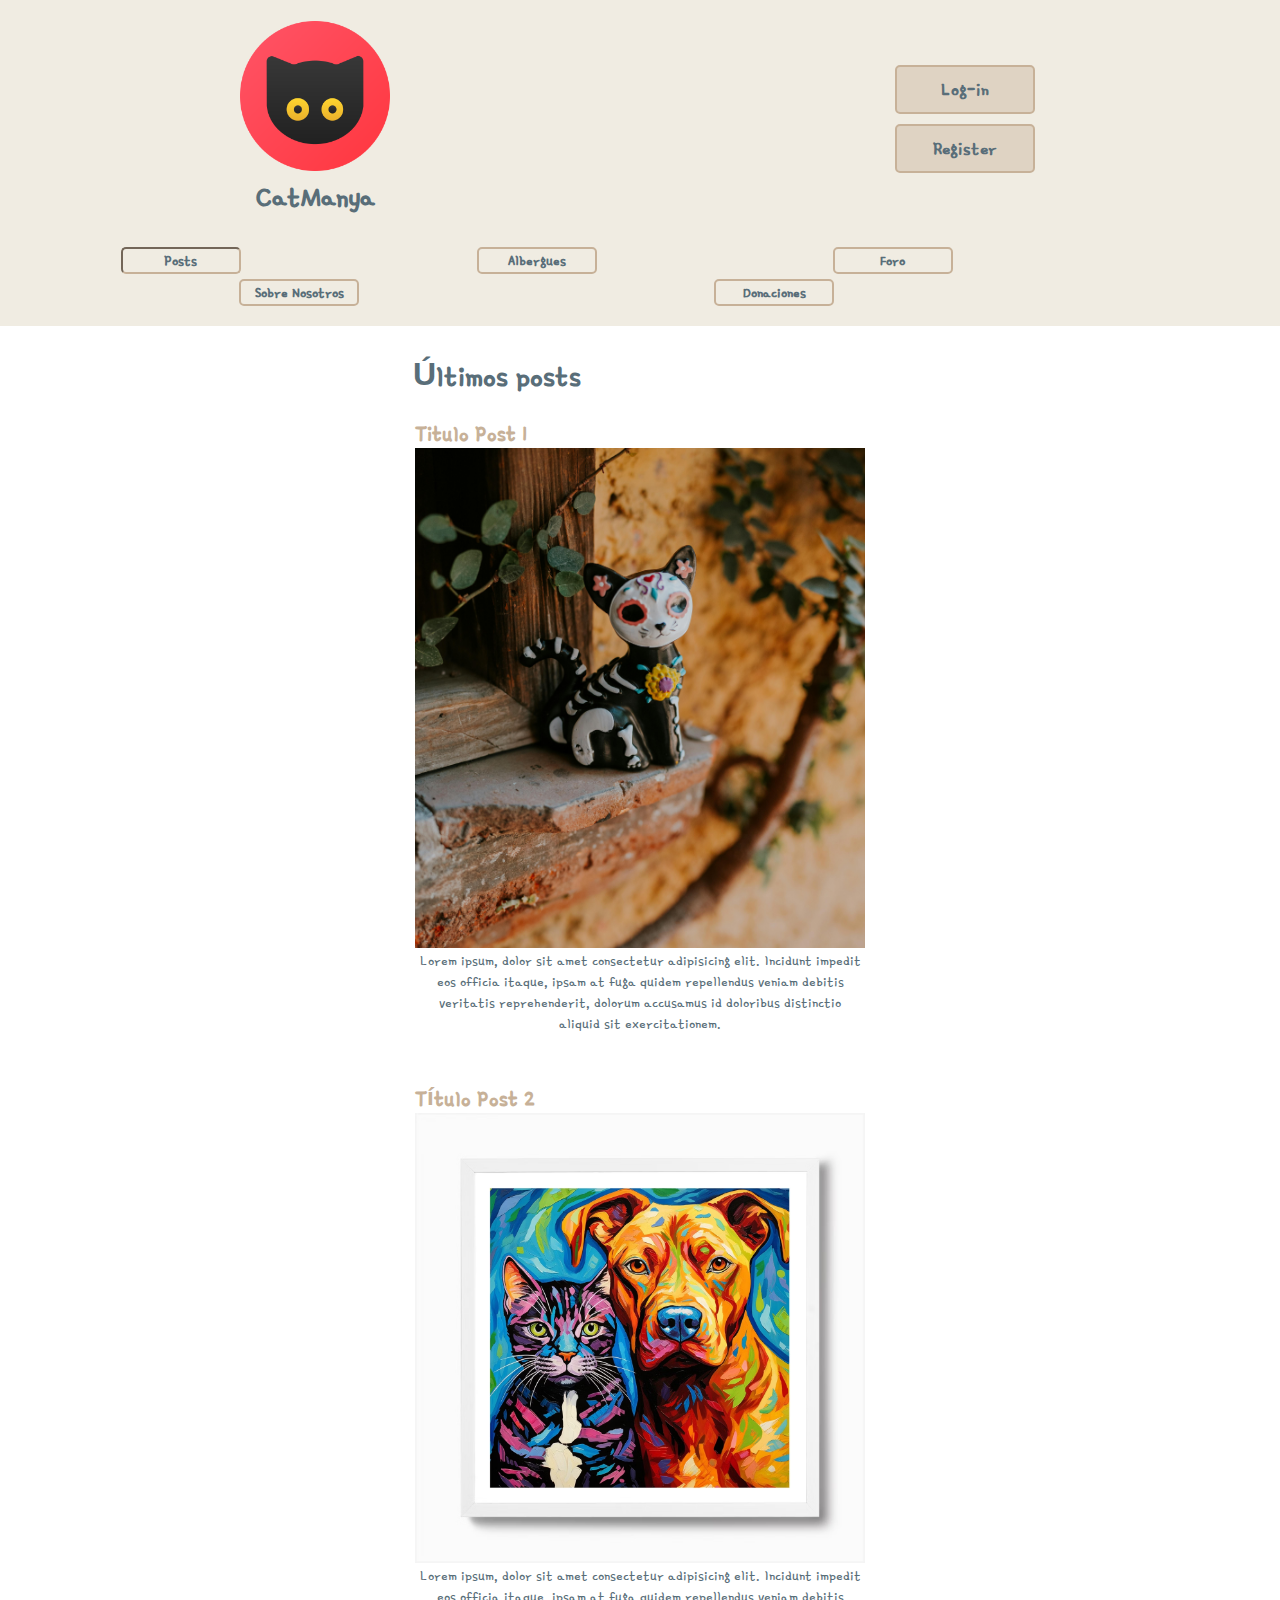
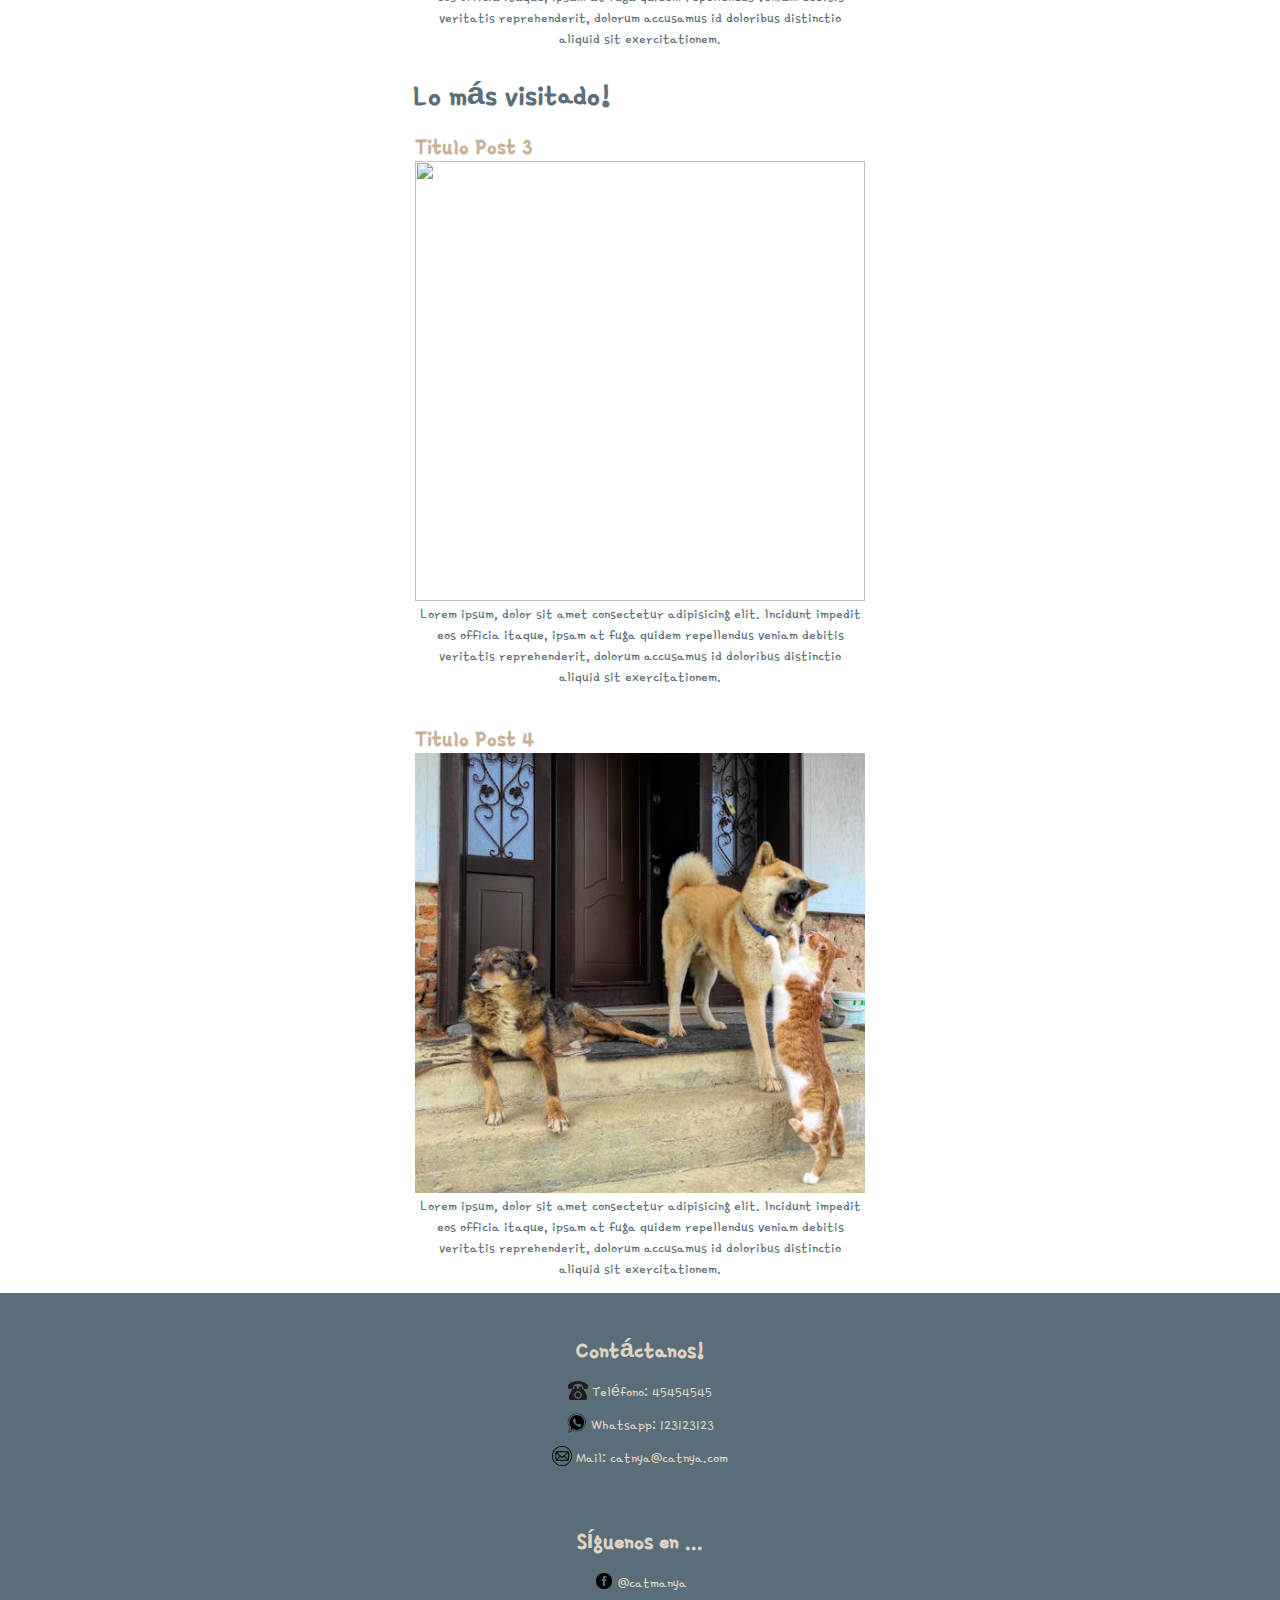
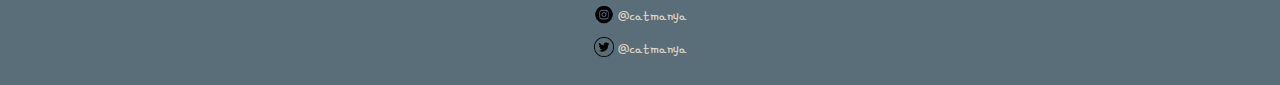
==== commit 21b26d43: "Se agrega estilos para Albergues.html y cards-albergues" ====
--- a/index.html
+++ b/index.html
@@ -17,7 +17,7 @@
     <header class="header">
         <!--Primera division: Logo y Titulo-->
         <div class="header__logo">
-            <img src="images/cat-dog-logo.png" alt="calico-paw" width="150" height=auto>
+            <img src="images/black-cat-logo.png" alt="calico-paw" width="150" height=auto>
             <h1 class="header__logo-title">CatManya</h1>
         </div>
         <!--Segunda divison: Menu Log in-->
--- a/style.css
+++ b/style.css
@@ -226,6 +226,87 @@
   text-align: center;
 }
 
+.comment-section {
+  padding: 10px;
+  align-self: start;
+  display: block;
+}
+.comment-section__comment-box {
+  padding: 20px;
+}
+.comment-section__comment-box-title {
+  font-size: 1.2em;
+}
+.comment-section__comment-box-form {
+  display: grid;
+  grid-template-columns: 4fr 1fr;
+  grid-template-rows: 1fr;
+  grid-template-areas: "textarea input";
+  gap: 5px;
+}
+.comment-section__comment-box-form-textarea {
+  grid-area: textarea;
+  min-width: 300px;
+  min-height: 50px;
+}
+.comment-section__comment-box-form-input {
+  grid-area: input;
+  border-radius: 5px;
+  border: 2px solid #596e79;
+  background-color: #f0ece2;
+  font-family: "Gamja Flower", sans-serif;
+  font-size: 1em;
+}
+.comment-section__comment-box-form-input:hover {
+  border: 2px solid #596e79;
+  background-color: #dfd3c3;
+}
+.comment-section__comment-reel {
+  padding: 20px;
+}
+.comment-section__comment-reel-entry {
+  margin-top: 5px;
+  margin-bottom: 10px;
+}
+.comment-section__comment-reel-entry-text {
+  margin-left: 20px;
+}
+
+.albergues-card {
+  border: 2px solid #596e79;
+  padding: 20px;
+  width: 80%;
+  height: 80%;
+  display: grid;
+  grid-template-columns: 1fr;
+  grid-template-rows: 1fr 3fr 4fr 4fr;
+  grid-template-areas: "title" "_text " "image-container" "map";
+  gap: 10px;
+  align-items: center;
+}
+.albergues-card__title {
+  grid-area: title;
+}
+.albergues-card__text {
+  grid-area: _text;
+}
+.albergues-card__map {
+  grid-area: map;
+  width: 100%;
+  border-radius: 5px;
+  border: 2px solid #dfd3c3;
+}
+.albergues-card__image-container {
+  grid-area: image-container;
+  display: flex;
+}
+.albergues-card__image-container-item {
+  display: inline-block;
+  width: 100%;
+  border-radius: 5px;
+  border: 2px solid #dfd3c3;
+}
+
 /*Importación de páginas*/
 /*Estilos para la pagina main.html
 Contiene principalmente la división necesaria y los MQs
@@ -306,4 +387,52 @@
   align-items: center;
 }
 
+.post {
+  display: flex;
+  align-items: center;
+  flex-direction: column;
+  margin: 10px;
+}
+.post__article-section {
+  display: grid;
+  grid-template-columns: 1fr;
+  grid-template-rows: 1fr 10fr 2fr;
+  grid-template-areas: "title" "image" "_text";
+  align-items: center;
+  justify-items: center;
+  max-width: 500px;
+}
+.post__article-section-title {
+  grid-area: title;
+  justify-self: start;
+}
+.post__article-section-image {
+  grid-area: image;
+  width: 100%;
+  height: 100%;
+  object-fit: cover;
+  max-height: 600px;
+  max-width: 450px;
+  border-radius: 10px;
+}
+.post__article-section-text {
+  grid-area: _text;
+}
+
+.albergues {
+  margin-left: 5px;
+  margin-right: 5px;
+}
+.albergues__title {
+  margin-top: 20px;
+  font-size: 2em;
+}
+.albergues__container {
+  display: flex;
+  flex-direction: column;
+  gap: 20px;
+  padding: 10px;
+  align-items: center;
+}
+
 /*# sourceMappingURL=style.css.map */
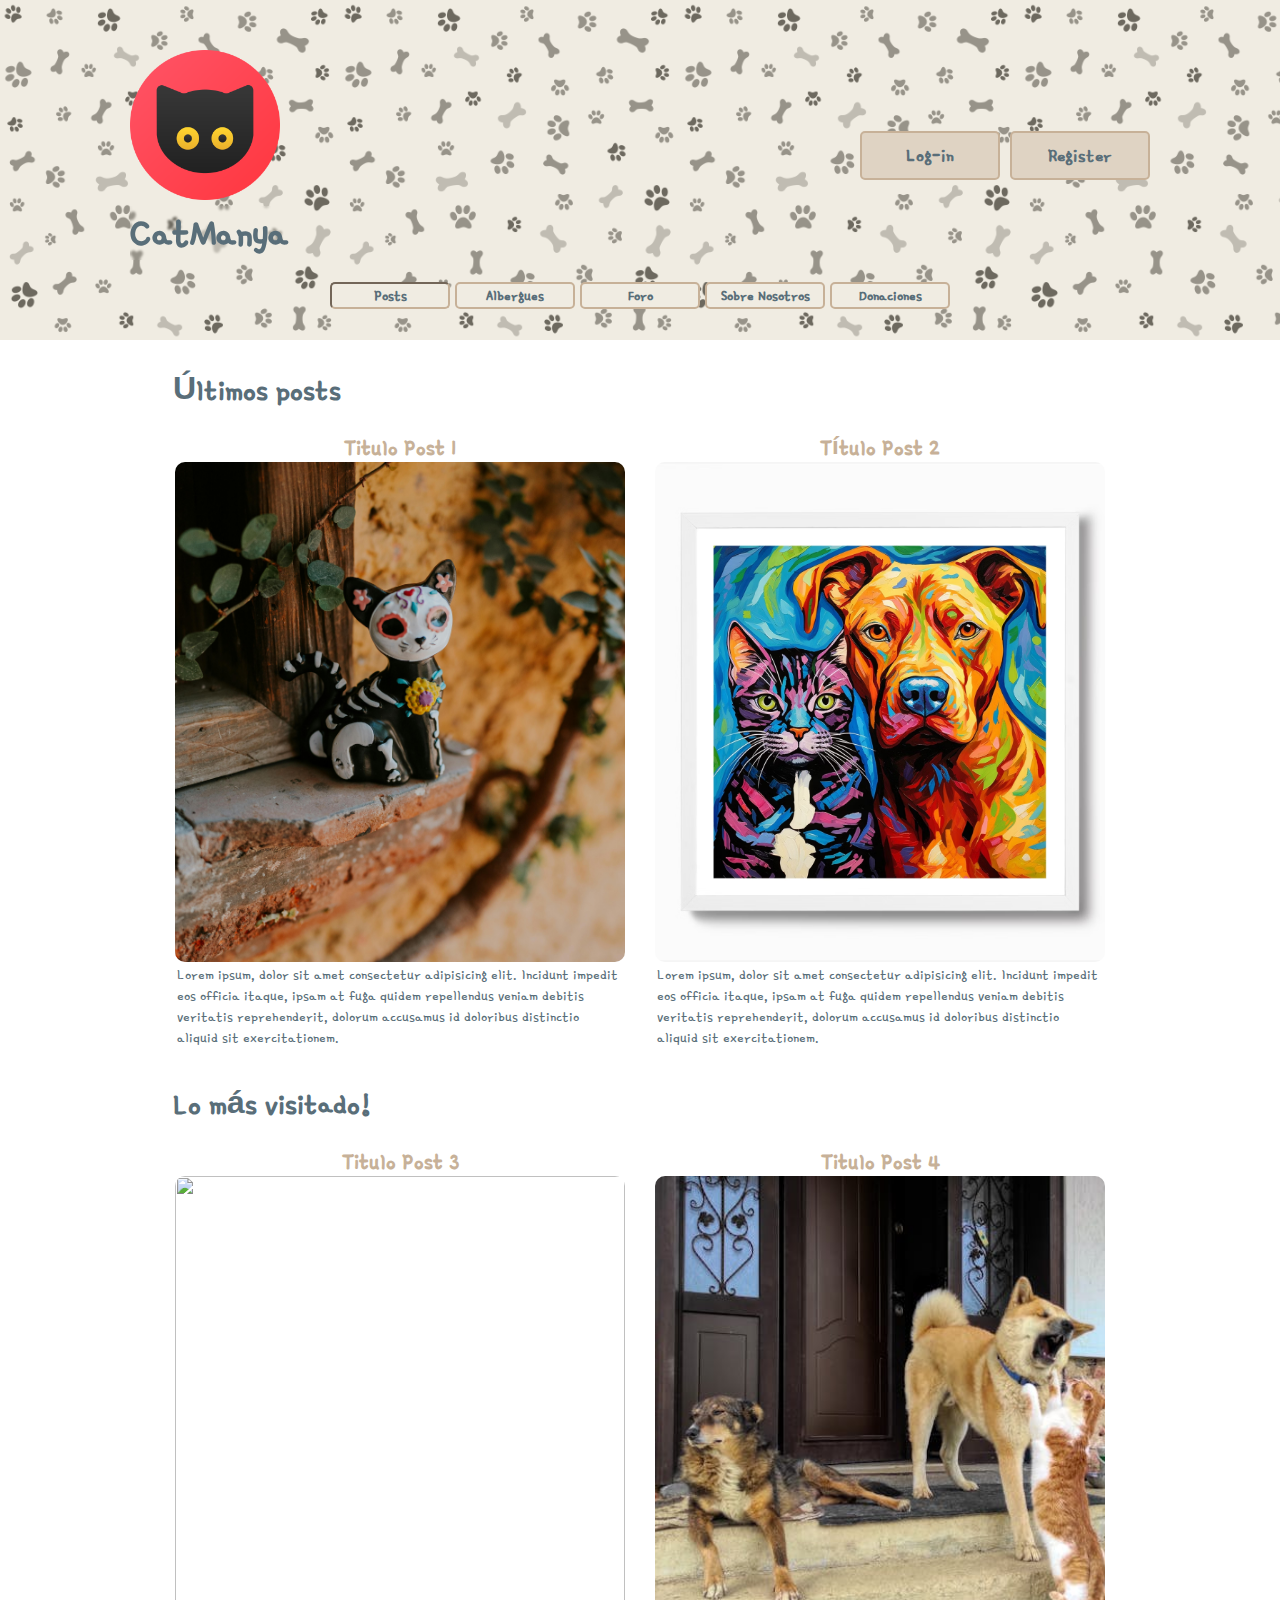
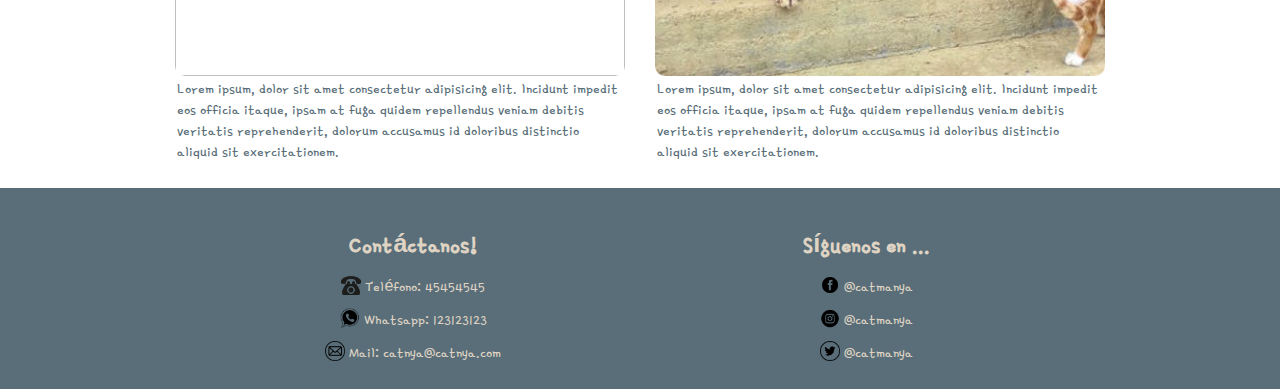
==== commit e48723e6: "Se agrega etiquetas META" ====
--- a/index.html
+++ b/index.html
@@ -4,7 +4,11 @@
 <head>
     <meta charset="UTF-8">
     <meta name="viewport" content="width=device-width, initial-scale=1.0">
-    <title>CatManya</title>
+    <title>CatManya - Página principal</title>
+    <meta name="description" content=" Descubre Catmanya, tu espacio dedicado a albergues y rescates de gatos y perros. 
+    Encuentra consejos, foros y post sobre el cuidado de mascotas, adopciones responsables y bienestar animal.">
+    <meta name="keywords" content= "albergues de gatos, rescates de mascotas, foros de gatos, cuidado de mascotas, 
+    adopción de gatos, adopción de perros, bienestar animal, consejos para mascotas, Catmanya, post de gatos y perros">
     <!-- Link a archivo CSS -->
     <link rel="stylesheet" href="style.css">
     <!-- Link Google Font: Gamja Flower -->
--- a/style.css
+++ b/style.css
@@ -1,5 +1,6 @@
 @charset "UTF-8";
 /*Importación base*/
+/*Breakpoints para Media Queries*/
 /* Paleta de colores calico */
 * {
   margin: 0;
@@ -14,6 +15,7 @@
   color: #596e79;
 }
 
+/*Mixin para MQs*/
 /*Importación de elementos*/
 /*Estilos Header*/
 .header {
@@ -22,17 +24,24 @@
   grid-template-rows: 3fr 1fr;
   grid-template-areas: "logo user" "navbar navbar";
   background-color: #f0ece2;
+  background-image: url("/images/bones-background.png");
+  background-blend-mode: luminosity;
+  background-size: contain;
   column-gap: 20px;
   row-gap: 10px;
   justify-items: center;
   align-items: center;
   max-height: 350px;
+  /*Media Query Medium*/
 }
 .header__logo {
   grid-area: logo;
 }
 .header__logo-title {
   text-align: center;
+  color: #596e79;
+  font-size: 2.7em;
+  backdrop-filter: blur(1px);
 }
 .header__login {
   grid-area: user;
@@ -48,7 +57,7 @@
   text-align: center;
   text-decoration: none;
   font-weight: bold;
-  display: inline-block;
+  display: block;
   width: 140px;
   padding: 10px;
   border: 2px solid #c7b198;
@@ -60,7 +69,6 @@
 }
 .header__navbar {
   grid-area: navbar;
-  min-width: 85vw;
   margin-bottom: 20px;
   flex: 1 1 30%;
 }
@@ -76,6 +84,7 @@
 .header__navbar-menu-item {
   display: block;
   flex-basis: 30%;
+  text-align: center;
 }
 .header__navbar-menu-item-link {
   width: 120px;
@@ -84,13 +93,42 @@
   text-decoration: none;
   padding: 1px 1px;
   font-weight: bold;
-  display: block;
+  display: inline-block;
   text-align: center;
   background-color: #f0ece2;
   color: #596e79;
 }
 .header__navbar-menu-item-link--current {
   border: 2px inset #c7b198;
+}
+@media (min-width: 768px) {
+  .header {
+    padding-top: 50px;
+    padding-left: 100px;
+    padding-right: 100px;
+  }
+  .header__logo {
+    justify-self: start;
+  }
+  .header__login {
+    justify-self: end;
+  }
+  .header__navbar-menu {
+    flex-wrap: nowrap;
+  }
+  .header__navbar-menu-item {
+    flex-basis: auto;
+  }
+}
+@media (min-width: 1240px) {
+  .header {
+    padding-left: 130px;
+    padding-right: 130px;
+  }
+  .header__login {
+    justify-self: end;
+    flex-direction: row;
+  }
 }
 
 /*Estilos Header*/
@@ -136,6 +174,19 @@
   display: inline-block;
   position: relative;
   top: 4px;
+}
+@media (min-width: 768px) {
+  .footer {
+    padding-left: 100px;
+    padding-right: 100px;
+    flex-direction: row;
+  }
+}
+@media (min-width: 1240px) {
+  .footer {
+    padding-left: 130px;
+    padding-right: 130px;
+  }
 }
 
 /*Estilo básico para return-link, se encuentra en LOGIN y REGISTER html*/
@@ -199,12 +250,24 @@
   padding: 2px;
   align-items: center;
 }
+@media (min-width: 768px) {
+  .main-section__article-container {
+    flex-direction: row;
+  }
+}
+@media (min-width: 1240px) {
+  .main-section__article-container {
+    flex-direction: row;
+    gap: 30px;
+  }
+}
 
 .article {
   max-width: 450px;
   display: grid;
   grid-template-columns: 1fr;
   grid-template-rows: 1fr 10fr 2fr;
+  justify-items: center;
 }
 .article__title {
   font-size: 1.3em;
@@ -216,14 +279,31 @@
 }
 .article__thumbnail {
   display: block;
-  width: 100%;
+  width: 80%;
   height: 100%;
   max-height: 500px;
   object-fit: cover;
+  border-radius: 10px;
 }
 .article__text {
   padding: 2px;
-  text-align: center;
+  text-align: start;
+}
+@media (min-width: 768px) {
+  .article__thumbnail {
+    width: 80%;
+    height: 100%;
+    height: 450px;
+    object-fit: cover;
+  }
+}
+@media (min-width: 1240px) {
+  .article__thumbnail {
+    width: 100%;
+    height: 100%;
+    height: 500px;
+    object-fit: cover;
+  }
 }
 
 .comment-section {
@@ -271,6 +351,16 @@
 .comment-section__comment-reel-entry-text {
   margin-left: 20px;
 }
+@media (min-width: 768px) {
+  .comment-section {
+    margin-left: 100px;
+  }
+}
+@media (min-width: 768px) {
+  .comment-section {
+    margin-left: 250px;
+  }
+}
 
 .albergues-card {
   border: 2px solid #596e79;
@@ -283,6 +373,7 @@
   grid-template-areas: "title" "_text " "image-container" "map";
   gap: 10px;
   align-items: center;
+  max-width: 450px;
 }
 .albergues-card__title {
   grid-area: title;
@@ -305,6 +396,15 @@
   width: 100%;
   border-radius: 5px;
   border: 2px solid #dfd3c3;
+}
+@media (min-width: 1240px) {
+  .albergues-card {
+    max-width: 700px;
+    grid-template-columns: 1fr 1.5fr;
+    grid-template-rows: 0.2fr 2fr 1fr;
+    grid-template-areas: "title title" "_text image-container" "map image-container";
+    align-items: stretch;
+  }
 }
 
 /*Importación de páginas*/
@@ -378,6 +478,18 @@
 .login-page__content-form-form-submit:hover {
   border: 2px solid #596e79;
   background-color: #dfd3c3;
+}
+@media (min-width: 768px) {
+  .login-page {
+    justify-content: space-around;
+    flex-direction: row;
+  }
+}
+@media (min-width: 1240px) {
+  .login-page {
+    flex-direction: row;
+    justify-content: space-evenly;
+  }
 }
 
 .main-page {
@@ -418,6 +530,35 @@
 .post__article-section-text {
   grid-area: _text;
 }
+@media (min-width: 1240px) {
+  .post__article-section {
+    margin-top: 50px;
+    margin-bottom: 50px;
+    grid-template-columns: 1fr 1fr;
+    grid-template-rows: 1fr 1fr;
+    grid-template-areas: "image title" "image _text";
+    gap: 30px;
+    max-width: 800px;
+  }
+  .post__article-section-image {
+    grid-area: image;
+    width: 100%;
+    height: 100%;
+    border-radius: 10px;
+  }
+  .post__article-section-title {
+    align-self: end;
+    justify-self: center;
+  }
+  .post__article-section-text {
+    align-self: start;
+    display: inline-block;
+    padding: 20px;
+    margin-left: 10px;
+    border: 2px solid #dfd3c3;
+    border-radius: 10px;
+  }
+}
 
 .albergues {
   margin-left: 5px;
@@ -434,5 +575,19 @@
   padding: 10px;
   align-items: center;
 }
+@media (min-width: 768px) {
+  .albergues {
+    margin-left: 100px;
+    margin-right: 100px;
+  }
+  .albergues__container {
+    flex-direction: row;
+    justify-content: center;
+  }
+  .albergues__title {
+    text-align: center;
+    font-size: 3em;
+  }
+}
 
 /*# sourceMappingURL=style.css.map */
